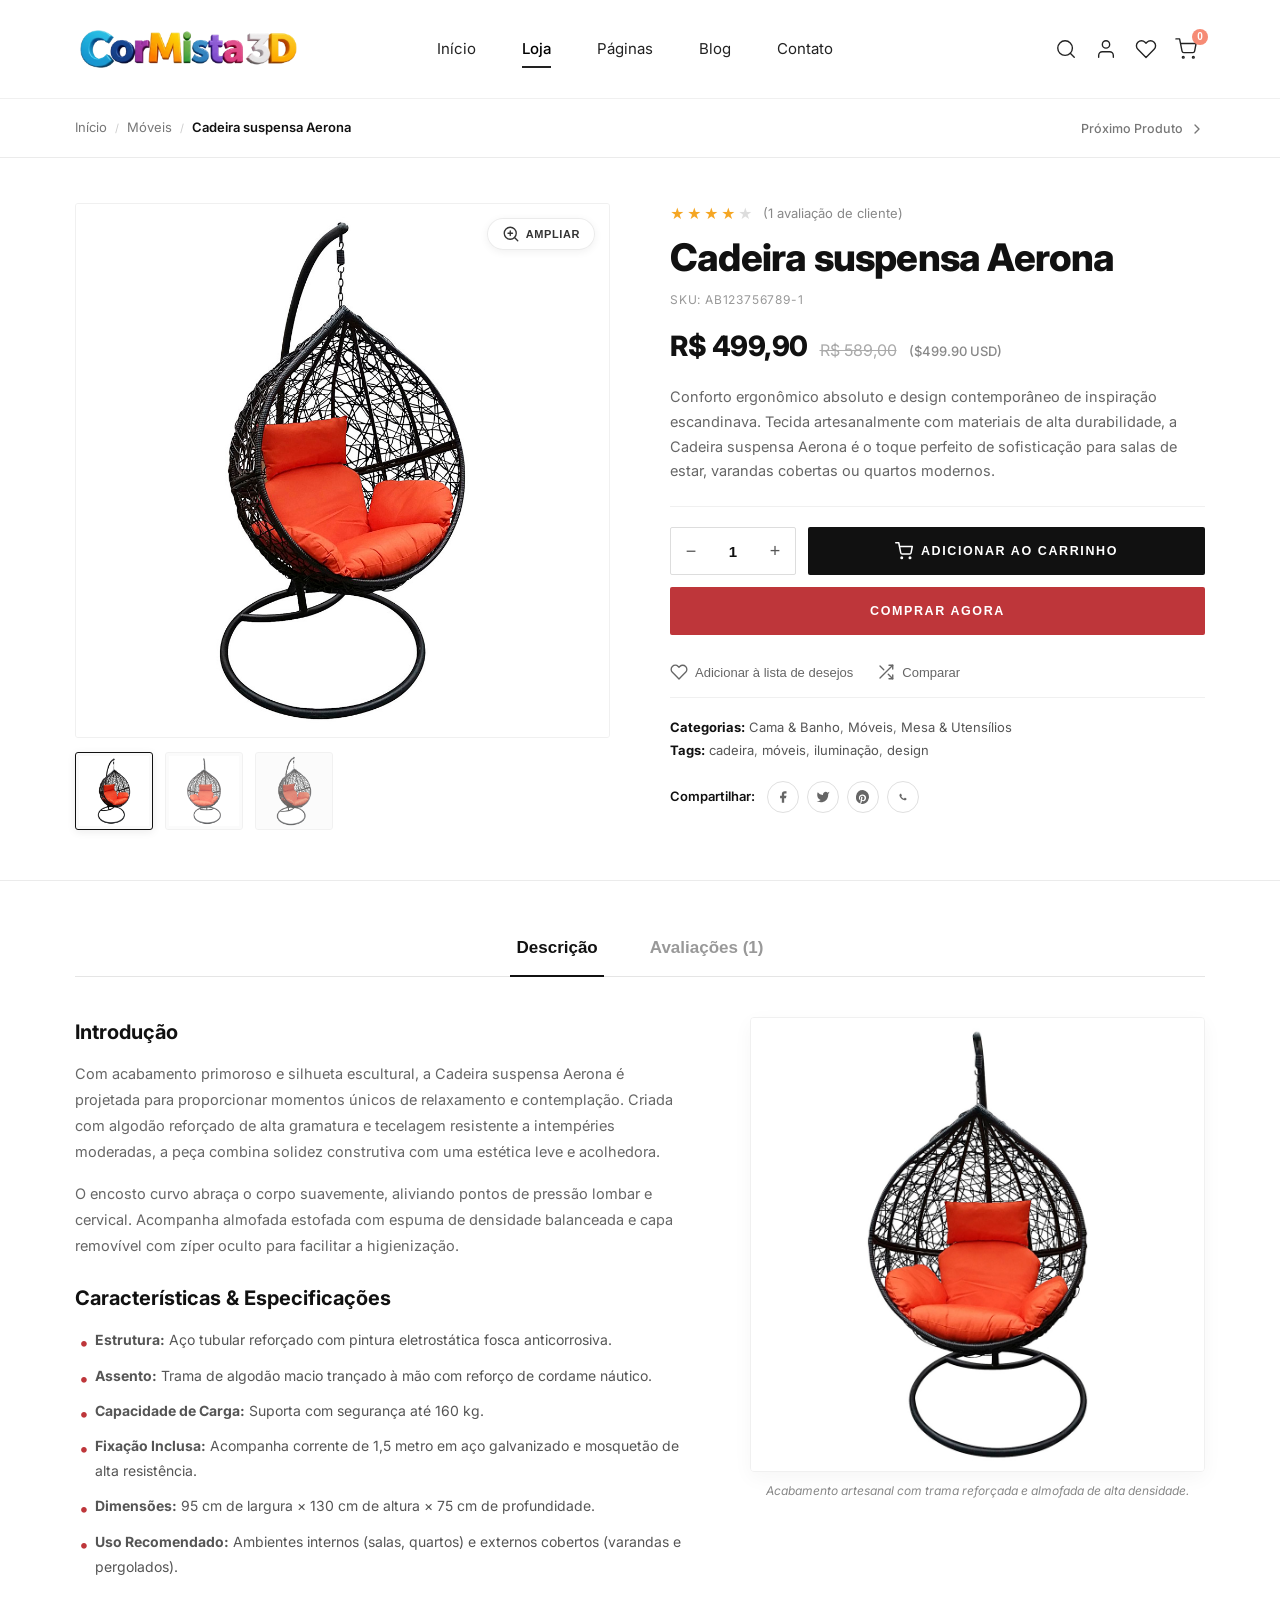
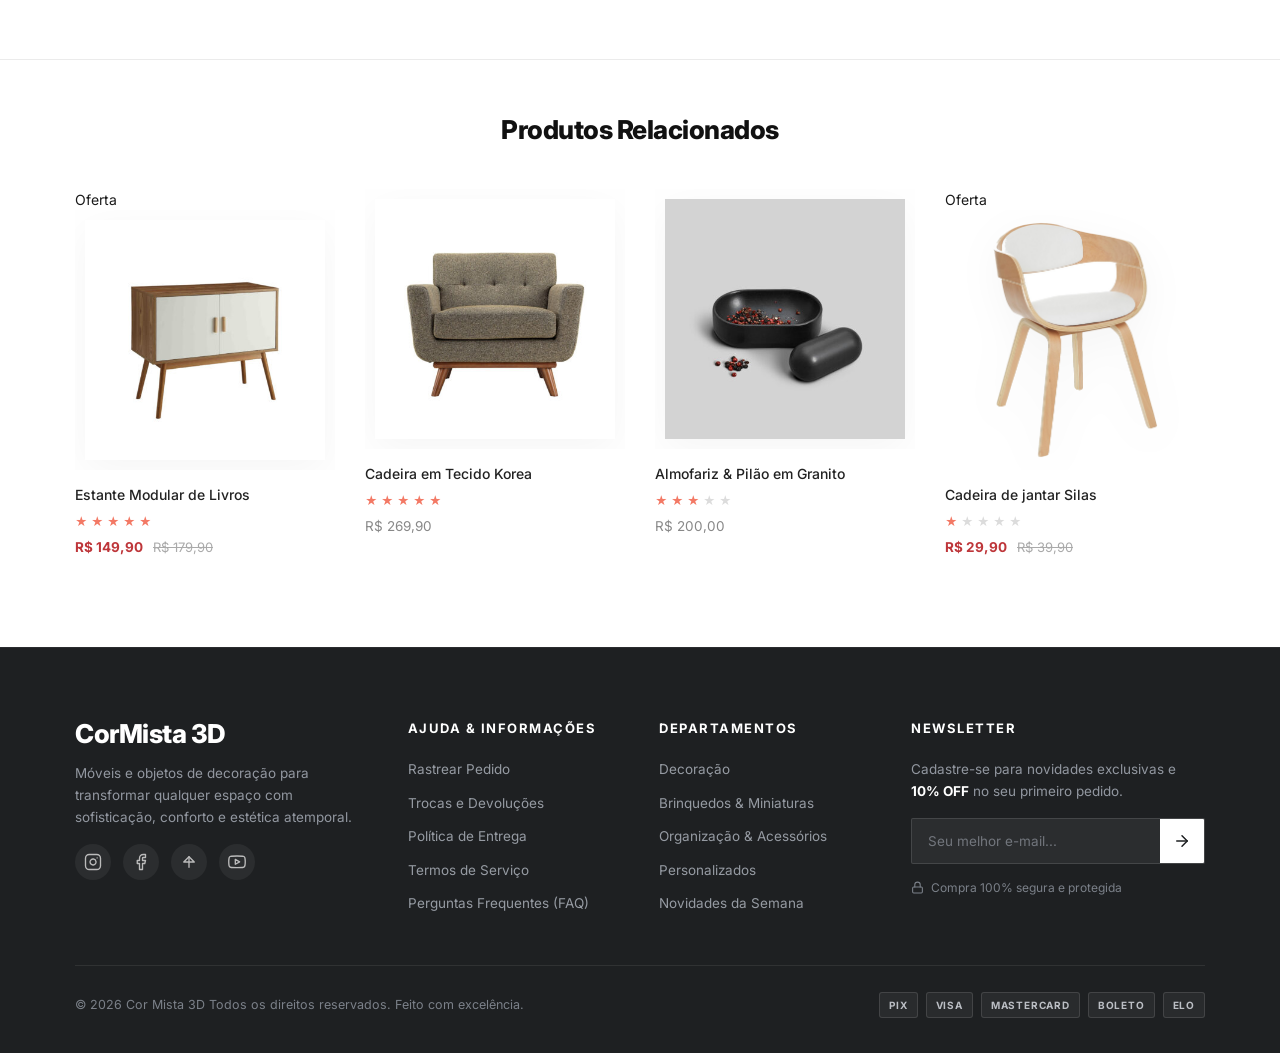
==== product.html @ e15f71ec "feat: initial commit - CorMista 3D e-commerce web app" ====
<!DOCTYPE html>
<html lang="pt-BR">
<head>
  <meta charset="UTF-8" />
  <meta name="viewport" content="width=device-width, initial-scale=1.0" />
  <title>Cadeira suspensa Aerona — Cor Mista 3D</title>
  <meta name="description" content="Cadeira suspensa Aerona - Mobiliário exclusivo Cor Mista 3D Conforto e design atemporal com estrutura reforçada e almofada premium." />
  <link rel="preconnect" href="https://fonts.googleapis.com" />
  <link rel="preconnect" href="https://fonts.gstatic.com" crossorigin />
  <link href="https://fonts.googleapis.com/css2?family=Inter:wght@300;400;500;600;700;800;900&display=swap" rel="stylesheet" />
  <link rel="stylesheet" href="style.css?v=14" />
</head>
<body class="product-page">

  <!-- ===== CABEÇALHO ===== -->
  <!-- ===== CABEÇALHO ===== -->
  <header class="header" id="header">
    <div class="header__logo">
      <a href="index.html" aria-label="CorMista 3D Início">
        <img src="logo_cormista3d.png?v=8" alt="CorMista 3D" class="header__logo-img" />
      </a>
    </div>

    <!-- Menu Desktop -->
    <nav class="header__nav" aria-label="Navegação principal">
      <div class="nav-item">
        <a href="index.html" class="nav-link">Início</a>
      </div>
      <div class="nav-item has-dropdown">
        <a href="index.html#products" class="nav-link nav-link--active">Loja</a>
        <ul class="dropdown-menu">
          <li><a href="index.html#products" class="dropdown-link" data-filter="all">Todos os Produtos</a></li>
          <li><a href="index.html#products" class="dropdown-link" data-filter="furniture">Móveis</a></li>
          <li><a href="index.html#products" class="dropdown-link" data-filter="bed">Cama &amp; Banho</a></li>
          <li><a href="index.html#products" class="dropdown-link" data-filter="lighting">Iluminação</a></li>
          <li><a href="index.html#products" class="dropdown-link" data-filter="tableware">Mesa &amp; Utensílios</a></li>
        </ul>
      </div>
      <div class="nav-item has-dropdown">
        <a href="index.html#categories" class="nav-link">Páginas</a>
        <ul class="dropdown-menu">
          <li><a href="index.html#categories" class="dropdown-link">Categorias</a></li>
          <li><a href="index.html#info-bar" class="dropdown-link">Envios &amp; Devoluções</a></li>
          <li><a href="index.html#hero" class="dropdown-link">Lançamentos</a></li>
        </ul>
      </div>
      <div class="nav-item has-dropdown">
        <a href="index.html#products" class="nav-link">Blog</a>
        <ul class="dropdown-menu">
          <li><a href="#" class="dropdown-link">Tendências de Design 2026</a></li>
          <li><a href="#" class="dropdown-link">Estilo de Vida Minimalista</a></li>
          <li><a href="#" class="dropdown-link">Vitrine de Verão</a></li>
        </ul>
      </div>
      <div class="nav-item">
        <a href="index.html#info-bar" class="nav-link">Contato</a>
      </div>
    </nav>

    <div class="header__icons">
      <!-- Busca -->
      <button class="icon-btn" id="btn-search" aria-label="Buscar produtos">
        <svg width="22" height="22" viewBox="0 0 24 24" fill="none" stroke="currentColor" stroke-width="1.5" stroke-linecap="round" stroke-linejoin="round"><circle cx="11" cy="11" r="8"/><line x1="21" y1="21" x2="16.65" y2="16.65"/></svg>
      </button>
      <!-- Conta -->
      <button class="icon-btn" id="btn-account" aria-label="Minha conta">
        <svg width="22" height="22" viewBox="0 0 24 24" fill="none" stroke="currentColor" stroke-width="1.5" stroke-linecap="round" stroke-linejoin="round"><path d="M20 21v-2a4 4 0 0 0-4-4H8a4 4 0 0 0-4 4v2"/><circle cx="12" cy="7" r="4"/></svg>
      </button>
      <!-- Lista de Desejos -->
      <button class="icon-btn" id="btn-wishlist" aria-label="Lista de desejos">
        <svg width="22" height="22" viewBox="0 0 24 24" fill="none" stroke="currentColor" stroke-width="1.5" stroke-linecap="round" stroke-linejoin="round"><path d="M20.84 4.61a5.5 5.5 0 0 0-7.78 0L12 5.67l-1.06-1.06a5.5 5.5 0 0 0-7.78 7.78l1.06 1.06L12 21.23l7.78-7.78 1.06-1.06a5.5 5.5 0 0 0 0-7.78z"/></svg>
      </button>
      <!-- Carrinho de Compras -->
      <button class="icon-btn icon-btn--cart" id="btn-cart" aria-label="Carrinho de compras">
        <svg width="22" height="22" viewBox="0 0 24 24" fill="none" stroke="currentColor" stroke-width="1.5" stroke-linecap="round" stroke-linejoin="round"><circle cx="9" cy="21" r="1"/><circle cx="20" cy="21" r="1"/><path d="M1 1h4l2.68 13.39a2 2 0 0 0 2 1.61h9.72a2 2 0 0 0 2-1.61L23 6H6"/></svg>
        <span class="cart-badge" id="cart-badge">0</span>
      </button>
      <!-- Menu Hambúrguer Mobile -->
      <button class="icon-btn mobile-menu-btn" id="btn-menu" aria-label="Abrir menu">
        <svg width="20" height="20" viewBox="0 0 24 24" fill="none" stroke="currentColor" stroke-width="1.5" stroke-linecap="round" stroke-linejoin="round"><line x1="3" y1="6" x2="21" y2="6"/><line x1="3" y1="12" x2="21" y2="12"/><line x1="3" y1="18" x2="21" y2="18"/></svg>
      </button>
    </div>
  </header>

  <!-- Modal de Busca -->
  <div class="search-modal" id="search-modal" aria-hidden="true">
    <div class="search-modal__inner">
      <div class="search-modal__bar">
        <svg width="22" height="22" viewBox="0 0 24 24" fill="none" stroke="currentColor" stroke-width="1.6" stroke-linecap="round" stroke-linejoin="round"><circle cx="11" cy="11" r="8"/><line x1="21" y1="21" x2="16.65" y2="16.65"/></svg>
        <input type="text" id="search-input" class="search-modal__input" placeholder="Buscar produtos..." autocomplete="off" />
        <button class="search-modal__close" id="btn-close-search" aria-label="Fechar busca">&times;</button>
      </div>
      <div class="search-modal__results" id="search-results"></div>
    </div>
  </div>
  <div class="search-modal-overlay" id="search-modal-overlay"></div>

  <!-- Painel Lateral do Carrinho -->
  <div class="cart-drawer" id="cart-drawer" aria-hidden="true">
    <div class="cart-drawer__header">
      <h3 class="cart-drawer__title">Carrinho de Compras (<span id="cart-drawer-count">0</span>)</h3>
      <button class="cart-drawer__close" id="btn-close-cart" aria-label="Fechar carrinho">&times;</button>
    </div>
    <div class="cart-drawer__body" id="cart-drawer-body">
      <div class="cart-drawer__empty" id="cart-drawer-empty">
        <svg width="44" height="44" viewBox="0 0 24 24" fill="none" stroke="#ccc" stroke-width="1.3" stroke-linecap="round" stroke-linejoin="round"><circle cx="9" cy="21" r="1"/><circle cx="20" cy="21" r="1"/><path d="M1 1h4l2.68 13.39a2 2 0 0 0 2 1.61h9.72a2 2 0 0 0 2-1.61L23 6H6"/></svg>
        <p>Seu carrinho está vazio.</p>
      </div>
      <div class="cart-drawer__items" id="cart-drawer-items"></div>
    </div>
    <div class="cart-drawer__footer" id="cart-drawer-footer">
      <div class="cart-drawer__subtotal">
        <span>Subtotal:</span>
        <strong id="cart-drawer-subtotal">R$ 0,00</strong>
      </div>
      <button class="cart-drawer__checkout-btn">FINALIZAR COMPRA</button>
    </div>
  </div>
  <div class="cart-drawer-overlay" id="cart-drawer-overlay"></div>

  <!-- Gaveta de Navegação Mobile -->
  <div class="mobile-nav" id="mobile-nav" aria-hidden="true">
    <nav>
      <a href="index.html" class="mobile-nav__link">Início</a>
      <a href="index.html#products" class="mobile-nav__link">Loja</a>
      <a href="index.html#categories" class="mobile-nav__link">Páginas</a>
      <a href="index.html#products" class="mobile-nav__link">Blog</a>
      <a href="index.html#info-bar" class="mobile-nav__link">Contato</a>
    </nav>
  </div>
  <div class="mobile-nav-overlay" id="mobile-nav-overlay"></div>

  <!-- CONTEÚDO PRINCIPAL -->
  <main class="product-page-main">

    <!-- Barra de Breadcrumbs & Navegação entre Produtos -->
    <div class="product-breadcrumb-bar">
      <div class="product-breadcrumb-bar__inner">
        <nav class="breadcrumb" aria-label="Trilha de navegação">
          <a href="index.html">Início</a>
          <span class="breadcrumb__sep">/</span>
          <a href="index.html#products">Móveis</a>
          <span class="breadcrumb__sep">/</span>
          <span class="breadcrumb__current">Cadeira suspensa Aerona</span>
        </nav>

        <div class="product-nav-switch">
          <a href="index.html#products" class="product-nav-switch__link" title="Próximo produto: Mesa deslizante Phoenix">
            <span>Próximo Produto</span>
            <svg width="16" height="16" viewBox="0 0 24 24" fill="none" stroke="currentColor" stroke-width="2" stroke-linecap="round" stroke-linejoin="round"><polyline points="9 18 15 12 9 6"/></svg>
          </a>
        </div>
      </div>
    </div>

    <!-- SEÇÃO PRINCIPAL DO PRODUTO: GALERIA + RESUMO -->
    <section class="product-detail-section">
      <div class="product-detail-container">

        <!-- Coluna da Galeria -->
        <div class="product-gallery">
          <div class="product-gallery__main" id="product-gallery-main">
            <button class="product-gallery__zoom-btn" id="btn-zoom" aria-label="Clique para ampliar a imagem" title="Clique para ampliar">
              <svg width="18" height="18" viewBox="0 0 24 24" fill="none" stroke="currentColor" stroke-width="1.8" stroke-linecap="round" stroke-linejoin="round">
                <circle cx="11" cy="11" r="8"/>
                <line x1="21" y1="21" x2="16.65" y2="16.65"/>
                <line x1="11" y1="8" x2="11" y2="14"/>
                <line x1="8" y1="11" x2="14" y2="11"/>
              </svg>
              <span>Ampliar</span>
            </button>

            <img
              id="main-product-img"
              src="aerona_gallery_1.jpg"
              alt="Cadeira suspensa Aerona - Vista Principal"
              class="product-gallery__img"
              loading="eager"
            />
          </div>

          <!-- Miniaturas de Fotos -->
          <div class="product-gallery__thumbs">
            <button class="gallery-thumb gallery-thumb--active" data-src="aerona_gallery_1.jpg" aria-label="Ver imagem 1">
              <img src="aerona_gallery_1.jpg" alt="Miniatura 1 - Cadeira suspensa Aerona" />
            </button>
            <button class="gallery-thumb" data-src="aerona_gallery_2.jpg" aria-label="Ver imagem 2">
              <img src="aerona_gallery_2.jpg" alt="Miniatura 2 - Cadeira suspensa Aerona em ângulo" />
            </button>
            <button class="gallery-thumb" data-src="product_1_aerona.png" aria-label="Ver imagem recortada transparente">
              <img src="product_1_aerona.png" alt="Miniatura 3 - Recorte transparente Aerona" />
            </button>
          </div>
        </div>

        <!-- Coluna de Informações e Compra -->
        <div class="product-summary">
          <!-- Avaliação por Estrelas -->
          <div class="product-summary__rating">
            <div class="star-rating-box" role="img" aria-label="Classificação 4 de 5 estrelas">
              <span class="star-icon star-icon--filled">&#9733;</span>
              <span class="star-icon star-icon--filled">&#9733;</span>
              <span class="star-icon star-icon--filled">&#9733;</span>
              <span class="star-icon star-icon--filled">&#9733;</span>
              <span class="star-icon star-icon--empty">&#9733;</span>
            </div>
            <a href="#reviews-tab-btn" class="product-summary__review-link" id="link-to-reviews">(1 avaliação de cliente)</a>
          </div>

          <h1 class="product-summary__title">Cadeira suspensa Aerona</h1>
          <div class="product-summary__sku-row">
            <span class="sku-label">SKU:</span>
            <span class="sku-value">AB123756789-1</span>
          </div>

          <div class="product-summary__price-box">
            <span class="product-summary__price">R$ 499,90</span>
            <span class="product-summary__price-orig">R$ 589,00</span>
            <span class="product-summary__usd">($499.90 USD)</span>
          </div>

          <div class="product-summary__desc">
            <p>Conforto ergonômico absoluto e design contemporâneo de inspiração escandinava. Tecida artesanalmente com materiais de alta durabilidade, a Cadeira suspensa Aerona é o toque perfeito de sofisticação para salas de estar, varandas cobertas ou quartos modernos.</p>
          </div>

          <!-- Formulário de Compra & Quantidade -->
          <form class="product-buy-form" id="product-buy-form" onsubmit="return false;">
            <div class="product-buy-form__row">
              <div class="qty-control" aria-label="Seletor de quantidade">
                <button type="button" class="qty-btn" id="qty-minus" aria-label="Diminuir quantidade">&minus;</button>
                <input type="number" id="prod-quantity" name="quantity" class="qty-input" value="1" min="1" max="99" aria-label="Quantidade" />
                <button type="button" class="qty-btn" id="qty-plus" aria-label="Aumentar quantidade">&plus;</button>
              </div>

              <button type="button" class="btn-single-add-cart" id="btn-single-add">
                <svg width="18" height="18" viewBox="0 0 24 24" fill="none" stroke="currentColor" stroke-width="2" stroke-linecap="round" stroke-linejoin="round"><circle cx="9" cy="21" r="1"/><circle cx="20" cy="21" r="1"/><path d="M1 1h4l2.68 13.39a2 2 0 0 0 2 1.61h9.72a2 2 0 0 0 2-1.61L23 6H6"/></svg>
                ADICIONAR AO CARRINHO
              </button>
            </div>

            <button type="button" class="btn-single-buy-now" id="btn-single-buy-now">
              COMPRAR AGORA
            </button>
          </form>

          <!-- Ações Secundárias: Lista de Desejos & Comparar -->
          <div class="product-summary__actions">
            <button type="button" class="action-btn" id="btn-wishlist-single">
              <svg width="18" height="18" viewBox="0 0 24 24" fill="none" stroke="currentColor" stroke-width="1.8" stroke-linecap="round" stroke-linejoin="round"><path d="M20.84 4.61a5.5 5.5 0 0 0-7.78 0L12 5.67l-1.06-1.06a5.5 5.5 0 0 0-7.78 7.78l1.06 1.06L12 21.23l7.78-7.78 1.06-1.06a5.5 5.5 0 0 0 0-7.78z"/></svg>
              <span id="wishlist-text">Adicionar à lista de desejos</span>
            </button>

            <button type="button" class="action-btn" id="btn-compare-single">
              <svg width="18" height="18" viewBox="0 0 24 24" fill="none" stroke="currentColor" stroke-width="1.8" stroke-linecap="round" stroke-linejoin="round"><polyline points="16 3 21 3 21 8"/><line x1="4" y1="20" x2="21" y2="3"/><polyline points="21 16 21 21 16 21"/><line x1="15" y1="15" x2="21" y2="21"/><line x1="4" y1="4" x2="9" y2="9"/></svg>
              <span>Comparar</span>
            </button>
          </div>

          <!-- Metadados do Produto -->
          <div class="product-summary__meta">
            <p><strong>Categorias:</strong> <a href="index.html#products">Cama &amp; Banho</a>, <a href="index.html#products">Móveis</a>, <a href="index.html#products">Mesa &amp; Utensílios</a></p>
            <p><strong>Tags:</strong> <a href="index.html#products">cadeira</a>, <a href="index.html#products">móveis</a>, <a href="index.html#products">iluminação</a>, <a href="index.html#products">design</a></p>
          </div>

          <!-- Compartilhamento Social -->
          <div class="product-summary__share">
            <span class="share-label">Compartilhar:</span>
            <div class="share-icons">
              <a href="#" class="share-icon" aria-label="Compartilhar no Facebook" title="Facebook">
                <svg width="14" height="14" viewBox="0 0 24 24" fill="currentColor"><path d="M18 2h-3a5 5 0 0 0-5 5v3H7v4h3v8h4v-8h3l1-4h-4V7a1 1 0 0 1 1-1h3z"/></svg>
              </a>
              <a href="#" class="share-icon" aria-label="Compartilhar no Twitter/X" title="Twitter / X">
                <svg width="14" height="14" viewBox="0 0 24 24" fill="currentColor"><path d="M23 3a10.9 10.9 0 0 1-3.14 1.53 4.48 4.48 0 0 0-7.86 3v1A10.66 10.66 0 0 1 3 4s-4 9 5 13a11.64 11.64 0 0 1-7 2c9 5 20 0 20-11.5a4.5 4.5 0 0 0-.08-.83A7.72 7.72 0 0 0 23 3z"/></svg>
              </a>
              <a href="#" class="share-icon" aria-label="Compartilhar no Pinterest" title="Pinterest">
                <svg width="14" height="14" viewBox="0 0 24 24" fill="currentColor"><path d="M12 0a12 12 0 0 0-4.37 23.18c-.06-.98-.12-2.49.03-3.56l1.05-4.48s-.26-.53-.26-1.32c0-1.24.72-2.16 1.62-2.16.76 0 1.13.57 1.13 1.26 0 .77-.49 1.92-.74 2.98-.21.9.45 1.63 1.34 1.63 1.6 0 2.84-1.69 2.84-4.13 0-2.16-1.55-3.67-3.77-3.67-2.57 0-4.08 1.93-4.08 3.92 0 .78.3 1.61.67 2.06a.34.34 0 0 1 .08.33l-.25 1.05c-.04.17-.14.21-.32.13-1.2-.56-1.95-2.31-1.95-3.72 0-3.03 2.2-5.81 6.35-5.81 3.33 0 5.92 2.37 5.92 5.55 0 3.31-2.09 5.98-4.99 5.98-.97 0-1.89-.51-2.2-.11l-.6 2.29c-.22.84-.81 1.9-1.21 2.54A12 12 0 1 0 12 0z"/></svg>
              </a>
              <a href="#" class="share-icon" aria-label="Compartilhar no WhatsApp" title="WhatsApp">
                <svg width="14" height="14" viewBox="0 0 24 24" fill="currentColor"><path d="M17.472 14.382c-.301-.15-1.78-.878-2.056-.979-.275-.1-.475-.15-.675.15-.2.301-.775.979-.95 1.18-.175.2-.35.225-.65.075-.3-.15-1.267-.467-2.413-1.488-.893-.796-1.496-1.78-1.672-2.08-.175-.301-.019-.464.131-.614.136-.135.301-.35.451-.525.15-.175.2-.3.3-.5.1-.2.05-.375-.025-.525-.075-.15-.675-1.628-.925-2.228-.244-.585-.493-.506-.675-.515-.175-.01-.375-.01-.575-.01-.2 0-.525.075-.8.375-.275.3-1.05 1.026-1.05 2.502 0 1.476 1.075 2.902 1.225 3.102.15.2 2.115 3.23 5.124 4.53 3.01 1.3 3.01.867 3.56.817.55-.05 1.78-.726 2.03-1.428.25-.701.25-1.302.175-1.428-.075-.125-.275-.225-.575-.375z"/></svg>
              </a>
            </div>
          </div>
        </div>
      </div>
    </section>

    <!-- SEÇÃO DE ABAS: DESCRIÇÃO & AVALIAÇÕES -->
    <section class="product-tabs-section">
      <div class="product-tabs-container">
        <!-- Navegação das Abas -->
        <div class="product-tabs__nav" role="tablist">
          <button class="tab-nav-btn tab-nav-btn--active" id="desc-tab-btn" role="tab" aria-selected="true" aria-controls="tab-pane-desc">
            Descrição
          </button>
          <button class="tab-nav-btn" id="reviews-tab-btn" role="tab" aria-selected="false" aria-controls="tab-pane-reviews">
            Avaliações (<span id="review-count-badge">1</span>)
          </button>
        </div>

        <!-- Painel 1: Descrição -->
        <div class="tab-pane tab-pane--active" id="tab-pane-desc" role="tabpanel" aria-labelledby="desc-tab-btn">
          <div class="tab-desc-grid">
            <div class="tab-desc-text">
              <h2 class="tab-desc-heading">Introdução</h2>
              <p class="tab-desc-paragraph">
                Com acabamento primoroso e silhueta escultural, a Cadeira suspensa Aerona é projetada para proporcionar momentos únicos de relaxamento e contemplação. Criada com algodão reforçado de alta gramatura e tecelagem resistente a intempéries moderadas, a peça combina solidez construtiva com uma estética leve e acolhedora.
              </p>
              <p class="tab-desc-paragraph">
                O encosto curvo abraça o corpo suavemente, aliviando pontos de pressão lombar e cervical. Acompanha almofada estofada com espuma de densidade balanceada e capa removível com zíper oculto para facilitar a higienização.
              </p>

              <h2 class="tab-desc-heading">Características &amp; Especificações</h2>
              <ul class="tab-desc-list">
                <li><strong>Estrutura:</strong> Aço tubular reforçado com pintura eletrostática fosca anticorrosiva.</li>
                <li><strong>Assento:</strong> Trama de algodão macio trançado à mão com reforço de cordame náutico.</li>
                <li><strong>Capacidade de Carga:</strong> Suporta com segurança até 160 kg.</li>
                <li><strong>Fixação Inclusa:</strong> Acompanha corrente de 1,5 metro em aço galvanizado e mosquetão de alta resistência.</li>
                <li><strong>Dimensões:</strong> 95 cm de largura &times; 130 cm de altura &times; 75 cm de profundidade.</li>
                <li><strong>Uso Recomendado:</strong> Ambientes internos (salas, quartos) e externos cobertos (varandas e pergolados).</li>
              </ul>
            </div>

            <div class="tab-desc-media">
              <img src="aerona_gallery_2.jpg" alt="Detalhes e acabamento da Cadeira suspensa Aerona" class="tab-desc-img" loading="lazy" />
              <p class="tab-desc-caption">Acabamento artesanal com trama reforçada e almofada de alta densidade.</p>
            </div>
          </div>
        </div>

        <!-- Painel 2: Avaliações -->
        <div class="tab-pane" id="tab-pane-reviews" role="tabpanel" aria-labelledby="reviews-tab-btn">
          <div class="tab-reviews-grid">
            <!-- Lista de Comentários Existentes -->
            <div class="tab-reviews-list-col">
              <h2 class="reviews-section-title"><span id="reviews-count-display">1</span> avaliação para Cadeira suspensa Aerona</h2>

              <div class="reviews-list" id="reviews-list">
                <!-- Avaliação 1 (Original Supro) -->
                <div class="review-item">
                  <div class="review-item__avatar">
                    <span>DF</span>
                  </div>
                  <div class="review-item__content">
                    <div class="review-item__header">
                      <div class="star-rating-box star-rating-box--sm" role="img" aria-label="Nota 4 de 5">
                        <span class="star-icon star-icon--filled">&#9733;</span>
                        <span class="star-icon star-icon--filled">&#9733;</span>
                        <span class="star-icon star-icon--filled">&#9733;</span>
                        <span class="star-icon star-icon--filled">&#9733;</span>
                        <span class="star-icon star-icon--empty">&#9733;</span>
                      </div>
                      <strong class="review-item__author">drfurion</strong>
                      <span class="review-item__dash">&ndash;</span>
                      <time class="review-item__date" datetime="2018-06-21">21 de junho de 2018</time>
                    </div>
                    <p class="review-item__text">Produto de altíssima qualidade! O acabamento é impecável e a cadeira é extremamente confortável para leitura e descanso na varanda.</p>
                  </div>
                </div>
              </div>
            </div>

            <!-- Formulário para Nova Avaliação -->
            <div class="tab-reviews-form-col">
              <div class="review-form-card">
                <h3 class="review-form-title">Adicionar uma avaliação</h3>
                <p class="review-form-sub">O seu endereço de e-mail não será publicado. Campos obrigatórios são marcados com *</p>

                <form id="new-review-form" class="review-form">
                  <div class="form-group">
                    <label class="form-label">Sua nota *</label>
                    <div class="interactive-stars" id="star-picker">
                      <button type="button" class="star-pick-btn" data-rating="1" aria-label="1 estrela">&#9733;</button>
                      <button type="button" class="star-pick-btn" data-rating="2" aria-label="2 estrelas">&#9733;</button>
                      <button type="button" class="star-pick-btn" data-rating="3" aria-label="3 estrelas">&#9733;</button>
                      <button type="button" class="star-pick-btn" data-rating="4" aria-label="4 estrelas">&#9733;</button>
                      <button type="button" class="star-pick-btn" data-rating="5" aria-label="5 estrelas">&#9733;</button>
                    </div>
                    <input type="hidden" id="selected-rating" value="5" />
                  </div>

                  <div class="form-group">
                    <label for="review-comment" class="form-label">Sua avaliação *</label>
                    <textarea id="review-comment" rows="5" class="form-input form-textarea" placeholder="Conte como foi sua experiência com o produto..." required></textarea>
                  </div>

                  <div class="form-row">
                    <div class="form-group">
                      <label for="review-author" class="form-label">Nome *</label>
                      <input type="text" id="review-author" class="form-input" placeholder="Seu nome" required />
                    </div>

                    <div class="form-group">
                      <label for="review-email" class="form-label">E-mail *</label>
                      <input type="email" id="review-email" class="form-input" placeholder="seuemail@exemplo.com" required />
                    </div>
                  </div>

                  <div class="form-checkbox-group">
                    <input type="checkbox" id="review-save-info" checked />
                    <label for="review-save-info">Salvar meu nome e e-mail neste navegador para as próximas avaliações.</label>
                  </div>

                  <button type="submit" class="btn-submit-review">ENVIAR AVALIAÇÃO</button>
                </form>
              </div>
            </div>
          </div>
        </div>

      </div>
    </section>

    <!-- SEÇÃO DE PRODUTOS RELACIONADOS (RELATED PRODUCTS) -->
    <section class="related-products-section">
      <div class="related-products-container">
        <h2 class="related-section-title">Produtos Relacionados</h2>

        <div class="related-products-grid">
          <!-- Produto Relacionado 1: Estante Livros -->
          <article class="product-card visible" id="rel-1">
            <span class="product-card__badge product-card__badge--sale">Oferta</span>
            <div class="product-card__img-wrap">
              <img src="related_shelf.jpg" alt="Estante Modular de Livros" class="product-card__img" loading="lazy" />
            </div>
            <div class="product-card__info">
              <p class="product-card__name">Estante Modular de Livros</p>
              <div class="product-card__stars">
                <span class="star star--filled">&#9733;</span><span class="star star--filled">&#9733;</span><span class="star star--filled">&#9733;</span><span class="star star--filled">&#9733;</span><span class="star star--filled">&#9733;</span>
              </div>
              <p class="product-card__price">
                <span class="price-discount">R$ 149,90</span>
                <span class="price-old">R$ 179,90</span>
              </p>
            </div>
            <div class="product-card__actions">
              <button class="product-card__add" onclick="addToCart('Estante Modular de Livros', 149.90, 'related_shelf.jpg')">ADICIONAR AO CARRINHO</button>
              <div class="product-card__action-icons">
                <button class="product-card__icon-btn" aria-label="Lista de desejos">
                  <svg width="18" height="18" viewBox="0 0 24 24" fill="none" stroke="currentColor" stroke-width="2" stroke-linecap="round" stroke-linejoin="round"><path d="M20.84 4.61a5.5 5.5 0 0 0-7.78 0L12 5.67l-1.06-1.06a5.5 5.5 0 0 0-7.78 7.78l1.06 1.06L12 21.23l7.78-7.78 1.06-1.06a5.5 5.5 0 0 0 0-7.78z"/></svg>
                </button>
              </div>
            </div>
          </article>

          <!-- Produto Relacionado 2: Cadeira Korea Fabric -->
          <article class="product-card visible" id="rel-2">
            <div class="product-card__img-wrap">
              <img src="related_chair.jpg" alt="Cadeira em Tecido Korea" class="product-card__img" loading="lazy" />
            </div>
            <div class="product-card__info">
              <p class="product-card__name">Cadeira em Tecido Korea</p>
              <div class="product-card__stars">
                <span class="star star--filled">&#9733;</span><span class="star star--filled">&#9733;</span><span class="star star--filled">&#9733;</span><span class="star star--filled">&#9733;</span><span class="star star--filled">&#9733;</span>
              </div>
              <p class="product-card__price">R$ 269,90</p>
            </div>
            <div class="product-card__actions">
              <button class="product-card__add" onclick="addToCart('Cadeira em Tecido Korea', 269.90, 'related_chair.jpg')">ADICIONAR AO CARRINHO</button>
              <div class="product-card__action-icons">
                <button class="product-card__icon-btn" aria-label="Lista de desejos">
                  <svg width="18" height="18" viewBox="0 0 24 24" fill="none" stroke="currentColor" stroke-width="2" stroke-linecap="round" stroke-linejoin="round"><path d="M20.84 4.61a5.5 5.5 0 0 0-7.78 0L12 5.67l-1.06-1.06a5.5 5.5 0 0 0-7.78 7.78l1.06 1.06L12 21.23l7.78-7.78 1.06-1.06a5.5 5.5 0 0 0 0-7.78z"/></svg>
                </button>
              </div>
            </div>
          </article>

          <!-- Produto Relacionado 3: Almofariz e Pilão -->
          <article class="product-card visible" id="rel-3">
            <div class="product-card__img-wrap">
              <img src="related_mortar.jpg" alt="Almofariz &amp; Pilão em Granito" class="product-card__img" loading="lazy" />
            </div>
            <div class="product-card__info">
              <p class="product-card__name">Almofariz &amp; Pilão em Granito</p>
              <div class="product-card__stars">
                <span class="star star--filled">&#9733;</span><span class="star star--filled">&#9733;</span><span class="star star--filled">&#9733;</span><span class="star star--empty">&#9733;</span><span class="star star--empty">&#9733;</span>
              </div>
              <p class="product-card__price">R$ 200,00</p>
            </div>
            <div class="product-card__actions">
              <button class="product-card__add" onclick="addToCart('Almofariz & Pilão em Granito', 200.00, 'related_mortar.jpg')">ADICIONAR AO CARRINHO</button>
              <div class="product-card__action-icons">
                <button class="product-card__icon-btn" aria-label="Lista de desejos">
                  <svg width="18" height="18" viewBox="0 0 24 24" fill="none" stroke="currentColor" stroke-width="2" stroke-linecap="round" stroke-linejoin="round"><path d="M20.84 4.61a5.5 5.5 0 0 0-7.78 0L12 5.67l-1.06-1.06a5.5 5.5 0 0 0-7.78 7.78l1.06 1.06L12 21.23l7.78-7.78 1.06-1.06a5.5 5.5 0 0 0 0-7.78z"/></svg>
                </button>
              </div>
            </div>
          </article>

          <!-- Produto Relacionado 4: Cadeira Silas -->
          <article class="product-card visible" id="rel-4">
            <span class="product-card__badge product-card__badge--sale">Oferta</span>
            <div class="product-card__img-wrap">
              <img src="product_3_silas.png" alt="Cadeira de jantar Silas" class="product-card__img" loading="lazy" />
            </div>
            <div class="product-card__info">
              <p class="product-card__name">Cadeira de jantar Silas</p>
              <div class="product-card__stars">
                <span class="star star--filled">&#9733;</span><span class="star star--empty">&#9733;</span><span class="star star--empty">&#9733;</span><span class="star star--empty">&#9733;</span><span class="star star--empty">&#9733;</span>
              </div>
              <p class="product-card__price">
                <span class="price-discount">R$ 29,90</span>
                <span class="price-old">R$ 39,90</span>
              </p>
            </div>
            <div class="product-card__actions">
              <button class="product-card__add" onclick="addToCart('Cadeira de jantar Silas', 29.90, 'product_3_silas.png')">ADICIONAR AO CARRINHO</button>
              <div class="product-card__action-icons">
                <button class="product-card__icon-btn" aria-label="Lista de desejos">
                  <svg width="18" height="18" viewBox="0 0 24 24" fill="none" stroke="currentColor" stroke-width="2" stroke-linecap="round" stroke-linejoin="round"><path d="M20.84 4.61a5.5 5.5 0 0 0-7.78 0L12 5.67l-1.06-1.06a5.5 5.5 0 0 0-7.78 7.78l1.06 1.06L12 21.23l7.78-7.78 1.06-1.06a5.5 5.5 0 0 0 0-7.78z"/></svg>
                </button>
              </div>
            </div>
          </article>
        </div>
      </div>
    </section>

  </main>

  <!-- MODAL DE ZOOM DE IMAGEM (LIGHTBOX) -->
  <div class="lightbox-modal" id="lightbox-modal" aria-hidden="true">
    <div class="lightbox-modal__backdrop" id="lightbox-backdrop"></div>
    <div class="lightbox-modal__content">
      <button class="lightbox-modal__close" id="lightbox-close" aria-label="Fechar ampliação">&times;</button>
      <img src="aerona_gallery_1.jpg" alt="Ampliação Cadeira Aerona" id="lightbox-img" class="lightbox-modal__img" />
    </div>
  </div>

  <!-- NOTIFICAÇÃO TOAST -->
  <div class="toast-notify" id="toast-notify" aria-live="polite"></div>

  <!-- ===== RODAPÉ ===== -->
  <footer class="footer" id="footer">
    <div class="footer__inner">
      <div class="footer__grid">

        <!-- Coluna 1: Marca & Social -->
        <div class="footer__col">
          <div class="footer__logo">
            <a href="index.html">CorMista 3D</a>
          </div>
          <p class="footer__text">
            Móveis e objetos de decoração para transformar qualquer espaço com sofisticação, conforto e estética atemporal.
          </p>
          <div class="footer__socials">
            <a href="#" class="footer__social-link" aria-label="Instagram">
              <svg width="18" height="18" viewBox="0 0 24 24" fill="none" stroke="currentColor" stroke-width="1.8" stroke-linecap="round" stroke-linejoin="round"><rect x="2" y="2" width="20" height="20" rx="5" ry="5"/><path d="M16 11.37A4 4 0 1 1 12.63 8 4 4 0 0 1 16 11.37z"/><line x1="17.5" y1="6.5" x2="17.51" y2="6.5"/></svg>
            </a>
            <a href="#" class="footer__social-link" aria-label="Facebook">
              <svg width="18" height="18" viewBox="0 0 24 24" fill="none" stroke="currentColor" stroke-width="1.8" stroke-linecap="round" stroke-linejoin="round"><path d="M18 2h-3a5 5 0 0 0-5 5v3H7v4h3v8h4v-8h3l1-4h-4V7a1 1 0 0 1 1-1h3z"/></svg>
            </a>
            <a href="#" class="footer__social-link" aria-label="Pinterest">
              <svg width="18" height="18" viewBox="0 0 24 24" fill="none" stroke="currentColor" stroke-width="1.8" stroke-linecap="round" stroke-linejoin="round"><line x1="12" y1="5" x2="12" y2="19"/><polygon points="5 12 12 5 19 12"/></svg>
            </a>
            <a href="#" class="footer__social-link" aria-label="YouTube">
              <svg width="18" height="18" viewBox="0 0 24 24" fill="none" stroke="currentColor" stroke-width="1.8" stroke-linecap="round" stroke-linejoin="round"><path d="M22.54 6.42a2.78 2.78 0 0 0-1.94-2C18.88 4 12 4 12 4s-6.88 0-8.6.46a2.78 2.78 0 0 0-1.94 2A29 29 0 0 0 1 11.75a29 29 0 0 0 .46 5.33A2.78 2.78 0 0 0 3.4 19c1.72.46 8.6.46 8.6.46s6.88 0 8.6-.46a2.78 2.78 0 0 0 1.94-2 29 29 0 0 0 .46-5.25 29 29 0 0 0-.46-5.33z"/><polygon points="9.75 15.02 15.5 11.75 9.75 8.48 9.75 15.02"/></svg>
            </a>
          </div>
        </div>

        <!-- Coluna 2: Ajuda & Suporte -->
        <div class="footer__col">
          <h4 class="footer__title">Ajuda &amp; Informações</h4>
          <ul class="footer__links">
            <li><a href="#" class="footer__link">Rastrear Pedido</a></li>
            <li><a href="#" class="footer__link">Trocas e Devoluções</a></li>
            <li><a href="#" class="footer__link">Política de Entrega</a></li>
            <li><a href="#" class="footer__link">Termos de Serviço</a></li>
            <li><a href="#" class="footer__link">Perguntas Frequentes (FAQ)</a></li>
          </ul>
        </div>

        <!-- Coluna 3: Departamentos -->
        <div class="footer__col">
          <h4 class="footer__title">Departamentos</h4>
          <ul class="footer__links">
            <li><a href="index.html#cat-decoracao" class="footer__link">Decoração</a></li>
            <li><a href="index.html#cat-brinquedos" class="footer__link">Brinquedos &amp; Miniaturas</a></li>
            <li><a href="index.html#cat-organizacao" class="footer__link">Organização &amp; Acessórios</a></li>
            <li><a href="index.html#cat-personalizados" class="footer__link">Personalizados</a></li>
            <li><a href="index.html#products" class="footer__link">Novidades da Semana</a></li>
          </ul>
        </div>

        <!-- Coluna 4: Newsletter -->
        <div class="footer__col">
          <h4 class="footer__title">Newsletter</h4>
          <p class="footer__text">Cadastre-se para novidades exclusivas e <strong>10% OFF</strong> no seu primeiro pedido.</p>
          <form class="footer__form" id="newsletter-form" onsubmit="event.preventDefault(); alert('Obrigado por se inscrever na Cor Mista 3D!');">
            <div class="footer__input-wrap">
              <input type="email" class="footer__input" placeholder="Seu melhor e-mail..." required />
              <button type="submit" class="footer__submit-btn" aria-label="Inscrever-se">
                <svg width="18" height="18" viewBox="0 0 24 24" fill="none" stroke="currentColor" stroke-width="2" stroke-linecap="round" stroke-linejoin="round"><line x1="5" y1="12" x2="19" y2="12"/><polyline points="12 5 19 12 12 19"/></svg>
              </button>
            </div>
          </form>
          <span class="footer__secure-note">
            <svg width="13" height="13" viewBox="0 0 24 24" fill="none" stroke="currentColor" stroke-width="2" stroke-linecap="round" stroke-linejoin="round"><rect x="3" y="11" width="18" height="11" rx="2" ry="2"/><path d="M7 11V7a5 5 0 0 1 10 0v4"/></svg>
            Compra 100% segura e protegida
          </span>
        </div>
      </div>

      <!-- Barra Inferior -->
      <div class="footer__bottom">
        <p class="footer__copy">&copy; 2026 Cor Mista 3D Todos os direitos reservados. Feito com excelência.</p>
        <div class="footer__payments">
          <span class="payment-badge">PIX</span>
          <span class="payment-badge">VISA</span>
          <span class="payment-badge">MASTERCARD</span>
          <span class="payment-badge">BOLETO</span>
          <span class="payment-badge">ELO</span>
        </div>
      </div>
    </div>
  </footer>

  <!-- Voltar ao Topo -->
  <button class="back-to-top" id="back-to-top" aria-label="Voltar ao topo">
    <svg width="16" height="16" viewBox="0 0 24 24" fill="none" stroke="currentColor" stroke-width="2.5" stroke-linecap="round" stroke-linejoin="round"><polyline points="18 15 12 9 6 15"/></svg>
  </button>

  <script src="app.js?v=12"></script>
  <script src="product.js?v=12"></script>
</body>
</html>
---- style.css ----
/* =========================================
   SUPRO. — RESPONSIVE SHOP APP
   Pixel-accurate match to reference site
   ========================================= */

*, *::before, *::after { box-sizing: border-box; margin: 0; padding: 0; }

:root {
  --red:           #BE363A;
  --red-dark:      #9e2b2e;
  --text:          #1a1a1a;
  --muted:         #666;
  --muted-light:   #999;
  --price:         #BE363A;
  --label-living:  #f68872;
  --label-decor:   #86c178;
  --label-kitchen: #f18cb9;
  --label-bed:     #87bbd6;
  --bg-living:     #F5EDE5;
  --bg-decor:      #EEEEF0;
  --bg-kitchen:    #FAF0F3;
  --bg-bed:        #EDF2FA;
  --bg-hero:       #F1E8DF;
  --star-on:       #1a1a1a;
  --star-off:      #ddd;
  --font:          'Inter', -apple-system, BlinkMacSystemFont, sans-serif;
  --ease:          0.22s ease;
}

html { scroll-behavior: smooth; }

body {
  font-family: var(--font);
  background: #fff;
  color: var(--text);
  overflow-x: hidden;
  font-size: 14px;
  line-height: 1.5;
}

/* =========================================
   HEADER
   ========================================= */
.header {
  position: sticky;
  top: 0;
  z-index: 200;
  display: flex;
  align-items: center;
  height: 54px;
  padding: 0 20px;
  background: #fff;
  border-bottom: 1px solid rgba(0,0,0,0.06);
  transition: box-shadow 0.25s ease;
}
.header.scrolled { box-shadow: 0 1px 12px rgba(0,0,0,0.06); }



/* Logo */
.header__logo {
  display: flex;
  align-items: center;
  flex-shrink: 0;
  cursor: pointer;
  line-height: 1;
}
.header__logo a {
  display: inline-flex;
  align-items: center;
  text-decoration: none;
}
.header__logo-img {
  height: 23px;
  width: auto;
  max-width: 135px;
  display: block;
  object-fit: contain;
  transition: transform 0.22s ease, filter 0.22s ease, height 0.22s ease;
}
.header__logo:hover .header__logo-img {
  transform: translateY(-1px) scale(1.02);
  filter: drop-shadow(0 3px 10px rgba(0,0,0,0.12));
}

/* Desktop Nav — hidden on mobile */
.header__nav {
  display: none;
  align-items: center;
  gap: 26px;
}
.nav-item {
  position: relative;
  display: flex;
  align-items: center;
}
.nav-link {
  font-size: 13px;
  font-weight: 400;
  color: #222;
  text-decoration: none;
  letter-spacing: 0;
  padding: 8px 0;
  position: relative;
  display: inline-block;
  transition: color 0.25s ease;
}

/* Supro Directional Underline Animation */
.nav-link::after {
  content: '';
  position: absolute;
  bottom: 0px;
  right: 0;
  height: 2px;
  width: 0;
  background-color: #222;
  transition: width 0.35s cubic-bezier(0.25, 0.1, 0.25, 1), left 0.35s ease;
}

/* Hover no link ou ao passar o mouse sobre o nav-item com dropdown */
.nav-link:hover::after,
.nav-item:hover > .nav-link::after {
  width: 100%;
  left: 0;
  right: auto;
}
.nav-link:hover,
.nav-item:hover > .nav-link {
  color: #000;
}

/* Aba ativa fixa (quando o mouse está fora do menu) */
.nav-link.nav-link--active::after {
  width: 100%;
  left: 0;
  right: auto;
}
.nav-link.nav-link--active {
  color: #000;
  font-weight: 500;
}

/* Efeito dinâmico: quando o mouse passa por cima de qualquer item do menu,
   a linha sai da aba ativa anterior e segue o mouse para o item onde está passando.
   Quando o mouse sai do menu, a linha volta para a aba que estiver aberta (ativa). */
.header__nav:hover .nav-item:not(:hover) .nav-link.nav-link--active::after {
  width: 0;
  left: auto;
  right: 0;
}
.header__nav:hover .nav-item:not(:hover) .nav-link.nav-link--active {
  color: #222;
  font-weight: 400;
}

/* Dropdown Menus (Supro Style) */
.has-dropdown {
  position: relative;
}
.dropdown-menu {
  position: absolute;
  top: calc(100% + 2px);
  left: 0;
  min-width: 200px;
  background: #fff;
  padding: 12px 0;
  list-style: none;
  border-radius: 2px;
  border: 1px solid rgba(0, 0, 0, 0.08);
  box-shadow: 0 12px 30px rgba(0, 0, 0, 0.08);
  opacity: 0;
  visibility: hidden;
  transform: translateY(12px);
  transition: opacity 0.25s ease, transform 0.25s ease, visibility 0.25s;
  pointer-events: none;
  z-index: 1000;
}
.dropdown-menu::before {
  content: '';
  position: absolute;
  top: -16px;
  left: 0;
  right: 0;
  height: 16px;
}
.has-dropdown:hover .dropdown-menu {
  opacity: 1;
  visibility: visible;
  transform: translateY(0);
  pointer-events: auto;
}
.dropdown-link {
  display: block;
  padding: 8px 22px;
  font-size: 13.5px;
  font-weight: 400;
  color: #444;
  text-decoration: none;
  transition: color 0.2s ease, padding-left 0.2s ease;
}
.dropdown-link:hover {
  color: #000;
  padding-left: 26px;
  background: #fafafa;
}

/* Icon area */
.header__icons {
  display: flex;
  align-items: center;
  gap: 10px;
  margin-left: auto;
}

.icon-btn {
  display: inline-flex;
  align-items: center;
  justify-content: center;
  width: 24px;
  height: 24px;
  background: none;
  border: none;
  cursor: pointer;
  color: #222;
  padding: 0;
  border-radius: 4px;
  transition: color var(--ease), opacity var(--ease), transform 0.2s ease;
  position: relative;
}
.icon-btn:hover { color: #000; transform: translateY(-2px); }
.icon-btn:active { transform: scale(0.9); }

/* Cart badge — circular coral/salmon badge */
.icon-btn--cart {
  position: relative;
}
.cart-badge {
  position: absolute;
  top: -5px;
  right: -7px;
  background: #f68b75;
  color: #fff;
  font-size: 8.5px;
  font-weight: 700;
  width: 14px;
  height: 14px;
  border-radius: 50%;
  display: flex;
  align-items: center;
  justify-content: center;
  pointer-events: none;
  transition: transform 0.18s ease;
  line-height: 1;
}

.mobile-menu-btn { display: flex; }

/* =========================================
   MOBILE NAV DRAWER
   ========================================= */
.mobile-nav {
  position: fixed;
  top: 0; left: -100%;
  width: 280px; height: 100vh;
  background: #fff;
  z-index: 300;
  padding: 80px 32px 40px;
  transition: left 0.3s ease;
  box-shadow: 4px 0 30px rgba(0,0,0,0.1);
}
.mobile-nav.open { left: 0; }

.mobile-nav__link {
  display: block; font-size: 16px; font-weight: 500;
  color: var(--text); text-decoration: none;
  padding: 14px 0;
  border-bottom: 1px solid rgba(0,0,0,0.06);
  transition: color var(--ease), padding-left var(--ease);
}
.mobile-nav__link:hover { color: var(--red); padding-left: 6px; }

.mobile-nav-overlay {
  position: fixed; inset: 0;
  background: rgba(0,0,0,0.4);
  z-index: 250;
  opacity: 0; pointer-events: none;
  transition: opacity 0.3s ease;
}
.mobile-nav-overlay.open { opacity: 1; pointer-events: auto; }

/* =========================================
   SEARCH MODAL (SUPRO STYLE)
   ========================================= */
.search-modal {
  position: fixed;
  top: 0;
  left: 0;
  right: 0;
  background: #fff;
  z-index: 2000;
  padding: 32px 40px;
  box-shadow: 0 10px 40px rgba(0,0,0,0.1);
  transform: translateY(-100%);
  opacity: 0;
  visibility: hidden;
  transition: transform 0.35s cubic-bezier(0.16, 1, 0.3, 1), opacity 0.3s ease, visibility 0.3s;
}
.search-modal.open {
  transform: translateY(0);
  opacity: 1;
  visibility: visible;
}
.search-modal__inner {
  max-width: 860px;
  margin: 0 auto;
}
.search-modal__bar {
  display: flex;
  align-items: center;
  gap: 16px;
  border-bottom: 2px solid #111;
  padding-bottom: 12px;
}
.search-modal__input {
  flex: 1;
  border: none;
  outline: none;
  font-family: var(--font);
  font-size: 20px;
  font-weight: 500;
  color: #111;
  background: transparent;
}
.search-modal__close {
  background: none;
  border: none;
  font-size: 32px;
  line-height: 1;
  color: #888;
  cursor: pointer;
  transition: color 0.2s ease;
  padding: 0 8px;
}
.search-modal__close:hover { color: #111; }
.search-modal__results {
  max-height: 380px;
  overflow-y: auto;
  margin-top: 20px;
  display: grid;
  grid-template-columns: repeat(auto-fill, minmax(240px, 1fr));
  gap: 16px;
}
.search-result-item {
  display: flex;
  align-items: center;
  gap: 14px;
  padding: 10px;
  border-radius: 4px;
  cursor: pointer;
  transition: background 0.2s ease;
  text-decoration: none;
  color: inherit;
}
.search-result-item:hover {
  background: #f8f8f8;
}
.search-result-item img {
  width: 50px;
  height: 50px;
  object-fit: contain;
  background: #f4f4f4;
  border-radius: 2px;
}
.search-result-item__name {
  font-size: 13.5px;
  font-weight: 500;
  color: #111;
  line-height: 1.3;
}
.search-result-item__price {
  font-size: 13px;
  font-weight: 600;
  color: var(--price);
  margin-top: 2px;
}
.search-modal-overlay {
  position: fixed;
  inset: 0;
  background: rgba(0,0,0,0.45);
  backdrop-filter: blur(3px);
  z-index: 1990;
  opacity: 0;
  pointer-events: none;
  transition: opacity 0.3s ease;
}
.search-modal-overlay.open {
  opacity: 1;
  pointer-events: auto;
}

/* =========================================
   CART DRAWER (SUPRO STYLE)
   ========================================= */
.cart-drawer {
  position: fixed;
  top: 0;
  right: -420px;
  width: 380px;
  max-width: 90vw;
  height: 100vh;
  background: #fff;
  z-index: 2100;
  display: flex;
  flex-direction: column;
  box-shadow: -4px 0 30px rgba(0,0,0,0.12);
  transition: right 0.35s cubic-bezier(0.16, 1, 0.3, 1);
}
.cart-drawer.open {
  right: 0;
}
.cart-drawer__header {
  padding: 24px 28px;
  display: flex;
  align-items: center;
  justify-content: space-between;
  border-bottom: 1px solid #f0f0f0;
}
.cart-drawer__title {
  font-size: 16px;
  font-weight: 700;
  color: #111;
  letter-spacing: -0.2px;
}
.cart-drawer__close {
  background: none;
  border: none;
  font-size: 28px;
  line-height: 1;
  color: #999;
  cursor: pointer;
  transition: color 0.2s ease;
}
.cart-drawer__close:hover { color: #111; }
.cart-drawer__body {
  flex: 1;
  overflow-y: auto;
  padding: 24px 28px;
}
.cart-drawer__empty {
  display: flex;
  flex-direction: column;
  align-items: center;
  justify-content: center;
  height: 100%;
  color: #999;
  gap: 12px;
  font-size: 14px;
}
.cart-drawer__items {
  display: flex;
  flex-direction: column;
  gap: 16px;
}
.cart-item {
  display: flex;
  align-items: center;
  gap: 14px;
  padding-bottom: 16px;
  border-bottom: 1px solid #f5f5f5;
}
.cart-item img {
  width: 60px;
  height: 60px;
  object-fit: contain;
  background: #f7f7f7;
  border-radius: 2px;
}
.cart-item__info {
  flex: 1;
  display: flex;
  flex-direction: column;
  gap: 4px;
}
.cart-item__name {
  font-size: 13.5px;
  font-weight: 600;
  color: #111;
  line-height: 1.3;
}
.cart-item__price {
  font-size: 13px;
  color: #666;
}
.cart-item__remove {
  background: none;
  border: none;
  color: #aaa;
  cursor: pointer;
  font-size: 18px;
  line-height: 1;
  padding: 4px;
  transition: color 0.2s ease;
}
.cart-item__remove:hover { color: var(--red); }
.cart-drawer__footer {
  padding: 24px 28px;
  border-top: 1px solid #f0f0f0;
  background: #fafafa;
  display: flex;
  flex-direction: column;
  gap: 16px;
}
.cart-drawer__subtotal {
  display: flex;
  align-items: center;
  justify-content: space-between;
  font-size: 15px;
  color: #444;
}
.cart-drawer__subtotal strong {
  color: #111;
  font-size: 17px;
}
.cart-drawer__checkout-btn {
  width: 100%;
  padding: 14px;
  background: #111;
  color: #fff;
  border: none;
  font-family: var(--font);
  font-size: 12px;
  font-weight: 700;
  letter-spacing: 1.5px;
  text-transform: uppercase;
  cursor: pointer;
  transition: background 0.2s ease, transform 0.15s ease;
}
.cart-drawer__checkout-btn:hover {
  background: var(--red);
  transform: translateY(-1px);
}
.cart-drawer-overlay {
  position: fixed;
  inset: 0;
  background: rgba(0,0,0,0.4);
  z-index: 2090;
  opacity: 0;
  pointer-events: none;
  transition: opacity 0.3s ease;
}
.cart-drawer-overlay.open {
  opacity: 1;
  pointer-events: auto;
}

/* =========================================
   HERO — MOBILE FIRST
   ========================================= */
.hero {
  position: relative;
  background: var(--bg-hero);
  overflow: hidden;
  display: flex;
  align-items: center;
  height: calc(100vh - 54px);
  min-height: 480px;
  padding: 48px 24px 32px;
}


.hero__circle {
  display: none;
}

.hero__content {
  position: relative; z-index: 2;
  display: flex; flex-direction: column; gap: 16px;
  max-width: 55%;
}

.hero__label {
  font-size: 11px; font-weight: 500;
  letter-spacing: 1.8px; color: #888;
  text-transform: uppercase;
}

.hero__title {
  font-size: 40px; font-weight: 900;
  line-height: 1.0; letter-spacing: -1.5px;
  color: var(--text);
}

.hero__desc {
  display: none;
  font-size: 14px; line-height: 1.7;
  color: #666;
  max-width: 400px;
}

.hero__btn {
  display: inline-block;
  background: var(--red); color: #fff;
  border: none; font-family: var(--font);
  font-size: 12px; font-weight: 700;
  letter-spacing: 1.5px; text-transform: uppercase;
  padding: 14px 28px; cursor: pointer; border-radius: 1px;
  width: fit-content;
  transition: background var(--ease), transform var(--ease), box-shadow var(--ease);
}
.hero__btn:hover {
  background: var(--red-dark);
  box-shadow: 0 6px 20px rgba(200,57,43,0.3);
  transform: translateY(-2px);
}
.hero__btn:active { transform: translateY(0); box-shadow: none; }

.hero__image-wrap {
  position: absolute;
  right: 25px;
  bottom: 0;
  top: 0;
  width: 48%;
  max-width: 290px;
  height: 100%;
  display: flex;
  align-items: center;
  justify-content: center;
  z-index: 1;
}
.hero__img {
  width: auto;
  height: auto;
  max-width: 250px;
  max-height: 220px;
  object-fit: contain;
  filter: drop-shadow(0 14px 28px rgba(0,0,0,0.10));
  animation: heroFloat 4s ease-in-out infinite;
  mix-blend-mode: normal;
}
@keyframes heroFloat {
  0%, 100% { transform: translateY(0); }
  50%       { transform: translateY(-10px); }
}

/* =========================================
   INFO BAR (Service Highlights — Supro Style)
   ========================================= */
.info-bar {
  display: block;
  background: #ffffff;
  border-top: 1px solid #ebebeb;
  border-bottom: 1px solid #ebebeb;
  width: 100%;
}
.info-bar__inner {
  display: grid;
  grid-template-columns: repeat(2, 1fr);
  gap: 26px 18px;
  padding: 28px 24px;
  max-width: 1440px;
  margin: 0 auto;
}
.info-item {
  display: flex;
  align-items: center;
  gap: 16px;
}
.info-item__icon {
  display: inline-flex;
  align-items: center;
  justify-content: center;
  flex-shrink: 0;
}
.info-item__svg {
  width: 22px;
  height: 22px;
  stroke: #f79986;
  fill: none;
  stroke-width: 1.6;
  stroke-linecap: round;
  stroke-linejoin: round;
  transition: transform 0.25s ease;
}
.info-item:hover .info-item__svg {
  transform: translateY(-2px);
}
.info-item__content {
  display: flex;
  flex-direction: column;
  gap: 3px;
}
.info-item__title {
  font-size: 13px;
  font-weight: 700;
  letter-spacing: 1.1px;
  text-transform: uppercase;
  color: #222222;
  line-height: 1.25;
}
.info-item__sub {
  font-size: 13px;
  font-weight: 400;
  color: #8b8b8b;
  text-transform: none;
  letter-spacing: 0;
  line-height: 1.25;
}

/* =========================================
   CATEGORIES — MOBILE (stacked)
   ========================================= */
.categories {
  display: flex;
  flex-direction: column;
  gap: 10px;
  width: 100%;
  padding: 24px 16px;
  box-sizing: border-box;
}

.categories__row {
  display: flex;
  flex-direction: column;
  gap: 10px;
  width: 100%;
}

.category {
  position: relative;
  min-height: 320px;
  height: 320px;
  overflow: hidden;
  cursor: pointer;
  box-sizing: border-box;
  display: block;
  background: #f7f7f7;
  width: 100%;
}

.category__img {
  position: absolute;
  top: 0;
  left: 0;
  width: 100%;
  height: 100%;
  object-fit: cover;
  object-position: center bottom;
  transition: transform 0.6s cubic-bezier(0.16, 1, 0.3, 1);
  z-index: 1;
}
.category:hover .category__img {
  transform: scale(1.05);
}

.category__content {
  position: absolute;
  top: 36px;
  left: 32px;
  text-align: left;
  z-index: 2;
  pointer-events: none;
  display: flex;
  flex-direction: column;
  align-items: flex-start;
  gap: 6px;
  max-width: 58%;
}

.category__label {
  font-size: 13px;
  font-weight: 700;
  letter-spacing: 1.5px;
  text-transform: uppercase;
}
.category__label--living  { color: var(--label-living); }
.category__label--decor   { color: var(--label-decor); }
.category__label--kitchen { color: var(--label-kitchen); }
.category__label--bed     { color: var(--label-bed); }

.category__title {
  font-size: 26px;
  font-weight: 700;
  letter-spacing: -0.4px;
  line-height: 1.2;
  color: #222222;
}

@media (min-width: 768px) {
  .category__content {
    top: 42px;
    left: 42px;
    max-width: 52%;
  }
  .category--kitchen .category__content {
    max-width: 65%;
  }
  .category__title {
    font-size: 28px;
  }
}

/* =========================================
   PRODUCTS — MOBILE (single column)
   ========================================= */
.products {
  background: #fff;
  padding-bottom: 80px;
}

/* =========================================
   PRODUCTS SECTION (NOVIDADE)
   ========================================= */
.products {
  background: #fff;
  padding: 40px 0 80px;
}

.products__top {
  display: flex;
  flex-direction: column;
  gap: 16px;
  max-width: 1170px;
  margin: 0 auto;
  padding: 0 20px 30px;
  box-sizing: border-box;
}

.products__heading {
  font-size: 28px;
  font-weight: 700;
  letter-spacing: -0.5px;
  color: #111;
  margin: 0;
}

.products__filters {
  display: flex;
  align-items: center;
  gap: 12px 24px;
  flex-wrap: wrap;
}

.filter-tab {
  background: none;
  border: none;
  font-family: var(--font);
  font-size: 13.5px;
  font-weight: 400;
  color: #8c8c8c;
  cursor: pointer;
  padding: 4px 0;
  white-space: nowrap;
  transition: color 0.2s ease;
  outline: none;
}
.filter-tab:hover {
  color: #111;
}
.filter-tab--active {
  color: #111;
  font-weight: 600;
}

/* Product grid */
.products__grid {
  display: grid;
  grid-template-columns: 1fr;
  gap: 40px;
  max-width: 1170px;
  margin: 0 auto;
  padding: 0 20px;
  box-sizing: border-box;
  border: none;
}

/* Product card */
.product-card {
  display: flex;
  flex-direction: column;
  background: transparent;
  padding: 0;
  border: none;
  cursor: pointer;
  position: relative;
  transition: opacity 0.3s ease, transform 0.3s ease;
}
.product-card.visible { opacity: 1; transform: translateY(0); }
.product-card.hidden { display: none; }
.product-card:hover { background: transparent; }

.product-card__img-wrap {
  position: relative;
  width: 100%;
  height: 300px;
  display: flex;
  align-items: center;
  justify-content: center;
  background: transparent;
  overflow: hidden;
  margin-bottom: 16px;
}

.product-card__img-wrap a {
  display: flex;
  align-items: center;
  justify-content: center;
  width: 100%;
  height: 100%;
  text-decoration: none;
}

.product-card__img {
  width: 100%;
  height: 100%;
  max-width: 100%;
  max-height: 100%;
  object-fit: contain;
  padding: 10px;
  filter: drop-shadow(0 10px 20px rgba(0,0,0,0.04));
  transition: transform 0.4s cubic-bezier(0.16, 1, 0.3, 1);
}
.product-card:hover .product-card__img {
  transform: scale(1.04);
}

/* Sale badge - Coral pill matching Supro reference */
.sale-badge {
  position: absolute;
  top: 0;
  left: 0;
  background: #f37965;
  color: #fff;
  font-size: 11px;
  font-weight: 600;
  padding: 3px 9px;
  border-radius: 3px;
  letter-spacing: 0.2px;
  text-transform: capitalize;
  z-index: 2;
  box-shadow: 0 2px 6px rgba(243, 121, 101, 0.25);
}

/* Product info */
.product-card__info {
  display: flex;
  flex-direction: column;
  gap: 4px;
}

.product-card__name {
  font-size: 14px;
  font-weight: 500;
  color: #222;
  margin: 0;
  line-height: 1.35;
}

.product-card__stars {
  display: flex;
  gap: 3px;
  font-size: 12px;
  margin: 4px 0 2px;
}
.star--filled {
  color: #f37965;
}
.star--empty {
  color: #dcdcdc;
}

.product-card__price {
  font-size: 13.5px;
  font-weight: 400;
  color: #888;
  margin: 0;
}
.price-old {
  font-weight: 400;
  color: #bbb;
  text-decoration: line-through;
  margin-right: 8px;
  font-size: 13px;
}
.price-current {
  color: #111;
  font-weight: 600;
}

/* Actions - hidden by default, slide up on hover */
.product-card__actions {
  display: flex;
  align-items: center;
  justify-content: space-between;
  margin-top: 10px;
  opacity: 0;
  transform: translateY(6px);
  transition: opacity 0.25s ease, transform 0.25s ease;
}
.product-card:hover .product-card__actions {
  opacity: 1;
  transform: translateY(0);
}
.product-card__add {
  background: none;
  border: none;
  font-family: var(--font);
  font-size: 11px;
  font-weight: 700;
  letter-spacing: 1.5px;
  text-transform: uppercase;
  color: var(--text);
  cursor: pointer;
  padding: 0;
  position: relative;
  transition: color var(--ease);
}
.product-card__add::after {
  content: '';
  position: absolute;
  bottom: -1px;
  left: 0;
  width: 0;
  height: 1px;
  background: var(--text);
  transition: width var(--ease);
}
.product-card__add:hover::after { width: 100%; }

.product-card__action-icons { display: flex; gap: 2px; }
.product-card__icon-btn {
  display: flex; align-items: center; justify-content: center;
  width: 30px; height: 30px;
  background: none; border: none; cursor: pointer;
  color: #aaa; border-radius: 50%;
  transition: color var(--ease), background var(--ease), transform var(--ease);
}
.product-card__icon-btn:hover { color: var(--text); background: rgba(0,0,0,0.05); }
.product-card__icon-btn:active { transform: scale(0.88); }
.product-card__icon-btn.wishlisted svg { fill: var(--red); stroke: var(--red); }

/* =========================================
   BACK TO TOP
   ========================================= */
.back-to-top {
  position: fixed; bottom: 24px; right: 20px;
  width: 40px; height: 40px;
  background: rgba(255,255,255,0.95); color: var(--text);
  border: 1px solid rgba(0,0,0,0.12); border-radius: 50%;
  display: flex; align-items: center; justify-content: center;
  cursor: pointer; backdrop-filter: blur(8px);
  box-shadow: 0 2px 12px rgba(0,0,0,0.1);
  opacity: 0; transform: translateY(12px); pointer-events: none;
  transition: opacity var(--ease), transform var(--ease);
  z-index: 100;
}
.back-to-top.visible { opacity: 1; transform: translateY(0); pointer-events: auto; }
.back-to-top:hover { box-shadow: 0 4px 20px rgba(0,0,0,0.15); transform: translateY(-2px); }

/* =========================================
   TABLET: 640px+
   ========================================= */
@media (min-width: 640px) {
  /* Header Tablet */
  .header {
    height: 80px;
    padding: 0 32px;
  }
  .header__logo-img {
    height: 30px;
    max-width: 175px;
  }

  /* Categories 2-col */
  .categories {
    padding: 32px 20px;
    gap: 10px;
  }
  .categories__row {
    flex-direction: row;
    gap: 10px;
    width: 100%;
  }
  .category {
    height: 360px;
    min-height: 360px;
  }
  .category--living,
  .category--decor {
    flex: 1 1 50%;
    width: calc(50% - 5px);
  }
  .category--kitchen {
    flex: 0 0 calc((370 / 1160) * (100% - 10px));
    width: calc((370 / 1160) * (100% - 10px));
  }
  .category--bed {
    flex: 1 1 calc((790 / 1160) * (100% - 10px));
    width: calc((790 / 1160) * (100% - 10px));
  }

  /* Products 2-col */
  .products__grid {
    grid-template-columns: repeat(2, 1fr);
    gap: 40px 24px;
    border: none;
  }
  .product-card {
    border: none;
  }
  .product-card__img-wrap { height: 320px; }
}

/* =========================================
   DESKTOP: 1024px+
   ========================================= */
@media (min-width: 1024px) {
  /* Header — 99px desktop height with smooth sticky minimization */
  .header {
    height: 99px;
    padding: 0 50px;
  }
  .header__logo-img {
    height: 38px;
    max-width: 220px;
  }

  .header__logo {
    font-size: 32px;
    letter-spacing: -0.6px;
  }
  .header__nav {
    display: flex;
    align-items: center;
    gap: 36px;
    margin-left: 100px;
  }
  .nav-link {
    font-size: 14.5px;
  }
  .header__icons {
    gap: 12px;
  }
  .icon-btn {
    width: 28px;
    height: 28px;
  }
  .cart-badge {
    top: -6px;
    right: -8px;
    width: 16px;
    height: 16px;
    font-size: 10px;
  }
  .mobile-menu-btn { display: none; }

  /* Info bar */
  .info-bar { display: block; }
  .info-bar__inner {
    display: flex;
    justify-content: space-between;
    align-items: center;
    padding: 38px 80px;
  }
  .info-item {
    gap: 18px;
  }

  /* Hero — full first fold height with proportional layout */
  .hero {
    height: calc(100vh - 99px);
    min-height: 580px;
    padding: 0 max(40px, calc((100% - 960px) / 2));
    display: flex;
    align-items: center;
    justify-content: space-between;
  }

  .hero__circle {
    display: none;
  }

  .hero__content {
    position: relative;
    z-index: 2;
    flex: 0 0 420px;
    max-width: 420px;
    gap: 22px;
  }
  .hero__label { font-size: 12px; letter-spacing: 2px; }
  .hero__title { font-size: 62px; letter-spacing: -2px; }
  .hero__desc { display: block; font-size: 14px; max-width: 380px; }
  .hero__btn { padding: 16px 32px; font-size: 12px; letter-spacing: 1.8px; }

  .hero__image-wrap {
    position: relative;
    right: auto;
    top: auto;
    bottom: auto;
    width: auto;
    flex: 0 1 380px;
    max-width: 380px;
    height: 100%;
    display: flex;
    align-items: center;
    justify-content: center;
    z-index: 2;
  }
  .hero__img {
    width: auto;
    height: auto;
    max-width: 340px;
    max-height: min(300px, calc(100vh - 160px));
    object-fit: contain;
    filter: drop-shadow(0 14px 28px rgba(0,0,0,0.11));
    mix-blend-mode: normal;
  }

  /* Categories — Supro 2-Row Asymmetric Grid */
  .categories {
    display: flex;
    flex-direction: column;
    gap: 10px;
    width: 100%;
    max-width: 1170px;
    margin: 50px auto;
    padding: 0 20px;
    box-sizing: border-box;
    align-items: center;
  }
  .categories__row {
    display: flex;
    flex-direction: row;
    gap: 10px;
    width: 100%;
    max-width: 1170px;
    justify-content: center;
  }
  .category {
    height: 400px;
    min-height: 400px;
    max-height: 400px;
    box-sizing: border-box;
  }
  .category--living {
    flex: 0 0 calc(50% - 5px);
    width: calc(50% - 5px);
    max-width: 580px;
  }
  .category--decor {
    flex: 0 0 calc(50% - 5px);
    width: calc(50% - 5px);
    max-width: 580px;
  }
  .category--kitchen {
    flex: 0 0 calc((370 / 1160) * (100% - 10px));
    width: calc((370 / 1160) * (100% - 10px));
    max-width: 370px;
  }
  .category--bed {
    flex: 0 0 calc((790 / 1160) * (100% - 10px));
    width: calc((790 / 1160) * (100% - 10px));
    max-width: 790px;
  }
  .category__content {
    top: 45px;
  }
  .category__title { font-size: 30px; }
  .category--kitchen .category__title { font-size: 26px; }

  /* Products top */
  .products__top {
    flex-direction: row;
    align-items: baseline;
    justify-content: space-between;
    padding: 60px 20px 40px;
    max-width: 1170px;
    gap: 30px;
  }
  .products__heading { font-size: 32px; }
  .products__filters { flex-wrap: nowrap; gap: 28px; }

  /* 3-col grid */
  .products__grid {
    grid-template-columns: repeat(3, 1fr);
    gap: 60px 30px;
    padding: 0 20px;
    max-width: 1170px;
    margin-top: 0;
    border: none;
  }
  .product-card { border: none; }
  .product-card__img-wrap { height: 340px; }
  .product-card__name { font-size: 14px; }
}

/* =========================================
   DESKTOP: 1200px+
   ========================================= */
@media (min-width: 1200px) {
  .header {
    height: 99px;
    padding: 0 80px;
  }

  .header__logo {
    font-size: 36px;
    letter-spacing: -0.7px;
  }
  .header__nav {
    margin-left: 140px;
    gap: 46px;
  }
  .nav-link {
    font-size: 15px;
  }
  .header__icons {
    gap: 12px;
  }
  .icon-btn {
    width: 28px;
    height: 28px;
  }
  .cart-badge {
    top: -6px;
    right: -8px;
    width: 16px;
    height: 16px;
    font-size: 10px;
  }
  .hero {
    height: calc(100vh - 99px);
    min-height: 640px;
    padding: 0 max(60px, calc((100% - 1170px) / 2));
    display: flex;
    align-items: center;
    justify-content: space-between;
  }
  .hero__title { font-size: 72px; }
  .hero__circle {
    display: none;
  }
  .hero__content {
    flex: 0 0 460px;
    max-width: 460px;
    gap: 24px;
  }
  .hero__desc { max-width: 420px; }

  .hero__image-wrap {
    position: relative;
    right: auto;
    top: auto;
    bottom: auto;
    width: auto;
    flex: 0 1 420px;
    max-width: 420px;
    height: 100%;
    display: flex;
    align-items: center;
    justify-content: center;
    z-index: 2;
  }
  .hero__img {
    width: auto;
    height: auto;
    max-width: 380px;
    max-height: min(330px, calc(100vh - 160px));
    object-fit: contain;
    filter: drop-shadow(0 16px 32px rgba(0,0,0,0.12));
    mix-blend-mode: normal;
  }

  .categories {
    display: flex;
    flex-direction: column;
    width: 1170px;
    max-width: 1170px;
    padding: 0;
    margin: 60px auto;
    gap: 10px;
    align-items: center;
  }
  .categories__row {
    display: flex;
    flex-direction: row;
    gap: 10px;
    width: 1170px;
  }
  .category {
    height: 400px;
    min-height: 400px;
    max-height: 400px;
  }
  .category--living {
    flex: 0 0 580px;
    width: 580px;
    height: 400px;
    max-width: 580px;
  }
  .category--decor {
    flex: 0 0 580px;
    width: 580px;
    height: 400px;
    max-width: 580px;
  }
  .category--kitchen {
    flex: 0 0 370px;
    width: 370px;
    height: 400px;
    max-width: 370px;
  }
  .category--bed {
    flex: 0 0 790px;
    width: 790px;
    height: 400px;
    max-width: 790px;
  }
  .category__content {
    top: 48px;
  }
  .category__title { font-size: 30px; }
  .category--kitchen .category__title { font-size: 26px; }

  .products__top {
    padding: 70px 0 45px;
    max-width: 1170px;
  }
  .products__grid {
    padding: 0;
    max-width: 1170px;
    gap: 60px 30px;
  }
  .info-bar__inner { padding: 40px 100px; max-width: 1440px; }
  .product-card__img-wrap { height: 350px; }
}

@media (min-width: 1440px) {
  .hero {
    min-height: 680px;
  }
  .hero__content {
    flex: 0 0 480px;
    max-width: 480px;
  }
  .hero__title {
    font-size: 76px;
  }
  .hero__image-wrap {
    flex: 0 1 440px;
    max-width: 440px;
  }
  .hero__img {
    max-width: 400px;
    max-height: min(350px, calc(100vh - 160px));
  }
}

/* =========================================
   FOOTER (RODAPÉ CINZA ESCURO)
   ========================================= */
.footer {
  background: #1e2022;
  color: #a0a4ab;
  padding: 70px 0 35px;
  border-top: 1px solid rgba(255, 255, 255, 0.06);
  font-size: 13.5px;
  line-height: 1.6;
}

.footer__inner {
  max-width: 1170px;
  margin: 0 auto;
  padding: 0 20px;
  box-sizing: border-box;
}

.footer__grid {
  display: grid;
  grid-template-columns: 1fr;
  gap: 40px;
}

@media (min-width: 640px) {
  .footer__grid {
    grid-template-columns: repeat(2, 1fr);
    gap: 40px 30px;
  }
}

@media (min-width: 1024px) {
  .footer__grid {
    grid-template-columns: 1.4fr 1fr 1fr 1.3fr;
    gap: 48px;
  }
}

.footer__col {
  display: flex;
  flex-direction: column;
}

.footer__logo {
  font-size: 26px;
  font-weight: 800;
  letter-spacing: -0.5px;
  margin-bottom: 14px;
  line-height: 1.2;
}
.footer__logo a {
  color: #ffffff;
  text-decoration: none;
  transition: opacity 0.2s ease;
}
.footer__logo a:hover {
  opacity: 0.85;
}

.footer__brand-desc {
  color: #9297a0;
  font-size: 13.5px;
  line-height: 1.65;
  margin-bottom: 22px;
  max-width: 320px;
}

.footer__socials {
  display: flex;
  align-items: center;
  gap: 12px;
}

.footer__social-link {
  display: inline-flex;
  align-items: center;
  justify-content: center;
  width: 36px;
  height: 36px;
  border-radius: 50%;
  background: rgba(255, 255, 255, 0.06);
  color: #bbb;
  text-decoration: none;
  transition: background 0.25s ease, color 0.25s ease, transform 0.25s ease;
}
.footer__social-link:hover {
  background: var(--red);
  color: #fff;
  transform: translateY(-2px);
}

.footer__title {
  font-size: 13px;
  font-weight: 700;
  color: #ffffff;
  letter-spacing: 1.5px;
  text-transform: uppercase;
  margin-bottom: 20px;
}

.footer__links {
  list-style: none;
  padding: 0;
  margin: 0;
  display: flex;
  flex-direction: column;
  gap: 12px;
}

.footer__link {
  color: #969ba3;
  text-decoration: none;
  font-size: 13.5px;
  transition: color 0.2s ease, transform 0.2s ease;
  display: inline-block;
}
.footer__link:hover {
  color: #ffffff;
  transform: translateX(3px);
}

.footer__text {
  color: #9297a0;
  font-size: 13.5px;
  margin-bottom: 16px;
  line-height: 1.6;
}
.footer__text strong {
  color: #ffffff;
}

.footer__form {
  margin-bottom: 14px;
}

.footer__input-wrap {
  display: flex;
  align-items: center;
  background: rgba(255, 255, 255, 0.06);
  border: 1px solid rgba(255, 255, 255, 0.12);
  border-radius: 2px;
  overflow: hidden;
  transition: border-color 0.25s ease, background 0.25s ease;
}
.footer__input-wrap:focus-within {
  border-color: rgba(255, 255, 255, 0.35);
  background: rgba(255, 255, 255, 0.09);
}

.footer__input {
  flex: 1;
  background: transparent;
  border: none;
  padding: 13px 16px;
  font-family: var(--font);
  font-size: 13.5px;
  color: #fff;
  outline: none;
}
.footer__input::placeholder {
  color: #72767d;
}

.footer__submit-btn {
  background: #ffffff;
  color: #1e2022;
  border: none;
  width: 44px;
  height: 44px;
  display: inline-flex;
  align-items: center;
  justify-content: center;
  cursor: pointer;
  transition: background 0.2s ease, color 0.2s ease;
}
.footer__submit-btn:hover {
  background: var(--red);
  color: #ffffff;
}

.footer__secure-note {
  display: inline-flex;
  align-items: center;
  gap: 7px;
  font-size: 12px;
  color: #7b8089;
}
.footer__secure-note svg {
  stroke: #7b8089;
}

/* Bottom Bar */
.footer__bottom {
  display: flex;
  flex-direction: column;
  gap: 16px;
  align-items: center;
  border-top: 1px solid rgba(255, 255, 255, 0.08);
  margin-top: 50px;
  padding-top: 26px;
  text-align: center;
}

@media (min-width: 768px) {
  .footer__bottom {
    flex-direction: row;
    justify-content: space-between;
    text-align: left;
  }
}

.footer__copy {
  font-size: 12.5px;
  color: #7b8089;
  margin: 0;
}

.footer__payments {
  display: flex;
  align-items: center;
  gap: 8px;
  flex-wrap: wrap;
  justify-content: center;
}

.payment-badge {
  display: inline-flex;
  align-items: center;
  justify-content: center;
  background: rgba(255, 255, 255, 0.05);
  border: 1px solid rgba(255, 255, 255, 0.12);
  border-radius: 3px;
  padding: 4px 9px;
  font-size: 10px;
  font-weight: 700;
  letter-spacing: 0.8px;
  color: #bbbec4;
}

/* =========================================
   PÁGINA DO PRODUTO (SINGLE PRODUCT - AERONA)
   Design Fiel ao Tema Supro
   ========================================= */
.product-page {
  background: #ffffff;
}
.header__logo a {
  color: inherit;
  text-decoration: none;
}
.product-page .product-card {
  opacity: 1 !important;
  transform: none !important;
}
.product-page-main {
  padding-bottom: 50px;
}

/* Breadcrumb Bar */
.product-breadcrumb-bar {
  border-bottom: 1px solid #ebebeb;
  padding: 18px 0;
  margin-bottom: 45px;
  background: #ffffff;
}
.product-breadcrumb-bar__inner {
  max-width: 1170px;
  margin: 0 auto;
  padding: 0 20px;
  display: flex;
  justify-content: space-between;
  align-items: center;
}
.breadcrumb {
  font-size: 13px;
  color: #888;
  display: flex;
  align-items: center;
  gap: 8px;
}
.breadcrumb a {
  color: #777;
  text-decoration: none;
  transition: color 0.2s;
}
.breadcrumb a:hover {
  color: #111;
}
.breadcrumb__sep {
  color: #ccc;
  font-size: 11px;
}
.breadcrumb__current {
  color: #111;
  font-weight: 600;
}
.product-nav-switch__link {
  display: inline-flex;
  align-items: center;
  gap: 6px;
  font-size: 12.5px;
  color: #777;
  text-decoration: none;
  font-weight: 500;
  transition: color 0.2s;
}
.product-nav-switch__link:hover {
  color: #111;
}

/* Seção de Detalhes do Produto (2 colunas) */
.product-detail-section {
  margin-bottom: 50px;
}
.product-detail-container {
  max-width: 1170px;
  margin: 0 auto;
  padding: 0 20px;
  display: grid;
  grid-template-columns: 1fr;
  gap: 36px;
}
@media (min-width: 992px) {
  .product-detail-container {
    grid-template-columns: 1fr 1fr;
    gap: 60px;
    align-items: start;
  }
}

/* Galeria de Fotos */
.product-gallery {
  display: flex;
  flex-direction: column;
  gap: 14px;
}
.product-gallery__main {
  position: relative;
  background: #fbfbfb;
  border: 1px solid #f0f0f0;
  border-radius: 3px;
  overflow: hidden;
  display: flex;
  align-items: center;
  justify-content: center;
  aspect-ratio: 1 / 1;
}
.product-gallery__img {
  width: 100%;
  height: 100%;
  object-fit: contain;
  transition: opacity 0.2s ease, transform 0.25s ease;
  cursor: zoom-in;
}
.product-gallery__img:hover {
  transform: scale(1.02);
}
.product-gallery__zoom-btn {
  position: absolute;
  top: 14px;
  right: 14px;
  background: rgba(255, 255, 255, 0.94);
  border: 1px solid rgba(0, 0, 0, 0.08);
  border-radius: 20px;
  padding: 6px 14px;
  display: flex;
  align-items: center;
  gap: 6px;
  font-size: 11px;
  font-weight: 600;
  letter-spacing: 0.6px;
  text-transform: uppercase;
  color: #333;
  cursor: pointer;
  box-shadow: 0 2px 8px rgba(0,0,0,0.06);
  transition: all 0.2s ease;
  backdrop-filter: blur(4px);
  z-index: 2;
}
.product-gallery__zoom-btn:hover {
  background: #ffffff;
  color: #000;
  box-shadow: 0 4px 14px rgba(0,0,0,0.12);
}
.product-gallery__thumbs {
  display: flex;
  gap: 12px;
}
.gallery-thumb {
  width: 78px;
  height: 78px;
  border-radius: 3px;
  border: 1.5px solid #eaeaea;
  background: #fafafa;
  padding: 3px;
  cursor: pointer;
  transition: all 0.2s ease;
  opacity: 0.65;
}
.gallery-thumb img {
  width: 100%;
  height: 100%;
  object-fit: contain;
}
.gallery-thumb:hover {
  opacity: 1;
  border-color: #999;
}
.gallery-thumb--active {
  opacity: 1;
  border-color: #111;
  box-shadow: 0 2px 8px rgba(0,0,0,0.08);
}

/* Coluna de Resumo / Informações */
.product-summary {
  display: flex;
  flex-direction: column;
  gap: 12px;
}
.product-summary__rating {
  display: flex;
  align-items: center;
  gap: 10px;
}
.star-rating-box {
  display: inline-flex;
  gap: 2px;
  color: #f5a623;
  font-size: 14px;
}
.star-icon--filled {
  color: #f5a623;
}
.star-icon--empty {
  color: #ddd;
}
.product-summary__review-link {
  font-size: 13px;
  color: #888;
  text-decoration: none;
  transition: color 0.2s;
}
.product-summary__review-link:hover {
  color: #111;
}
.product-summary__title {
  font-size: 32px;
  font-weight: 800;
  line-height: 1.15;
  letter-spacing: -0.8px;
  color: #111;
  margin: 0;
}
@media (min-width: 992px) {
  .product-summary__title {
    font-size: 38px;
  }
}
.product-summary__sku-row {
  font-size: 12px;
  letter-spacing: 0.8px;
  color: #999;
  text-transform: uppercase;
}
.product-summary__price-box {
  display: flex;
  align-items: baseline;
  gap: 12px;
  margin: 4px 0 6px;
}
.product-summary__price {
  font-size: 28px;
  font-weight: 800;
  color: #111;
  letter-spacing: -0.5px;
}
.product-summary__price-orig {
  font-size: 16px;
  color: #aaa;
  text-decoration: line-through;
}
.product-summary__usd {
  font-size: 13px;
  color: #888;
  font-weight: 500;
}
.product-summary__desc {
  font-size: 14.5px;
  line-height: 1.7;
  color: #666;
  border-bottom: 1px solid #f0f0f0;
  padding-bottom: 22px;
  margin-bottom: 8px;
}

/* Formulário de Compra & Quantidade */
.product-buy-form {
  display: flex;
  flex-direction: column;
  gap: 12px;
}
.product-buy-form__row {
  display: flex;
  gap: 12px;
  align-items: center;
  flex-wrap: wrap;
}
.qty-control {
  display: inline-flex;
  align-items: center;
  border: 1px solid #ddd;
  border-radius: 2px;
  height: 48px;
  background: #fff;
}
.qty-btn {
  width: 40px;
  height: 100%;
  background: none;
  border: none;
  font-size: 18px;
  color: #555;
  cursor: pointer;
  display: flex;
  align-items: center;
  justify-content: center;
  transition: all 0.15s;
}
.qty-btn:hover {
  background: #f7f7f7;
  color: #111;
}
.qty-input {
  width: 44px;
  height: 100%;
  border: none;
  text-align: center;
  font-size: 15px;
  font-weight: 700;
  color: #111;
}
.qty-input::-webkit-inner-spin-button,
.qty-input::-webkit-outer-spin-button {
  -webkit-appearance: none;
  margin: 0;
}
.btn-single-add-cart {
  flex: 1;
  min-width: 220px;
  height: 48px;
  background: #111;
  color: #fff;
  border: none;
  font-size: 12.5px;
  font-weight: 700;
  letter-spacing: 1.6px;
  text-transform: uppercase;
  cursor: pointer;
  border-radius: 2px;
  display: flex;
  align-items: center;
  justify-content: center;
  gap: 8px;
  transition: all 0.2s ease;
}
.btn-single-add-cart:hover {
  background: #333;
  transform: translateY(-1px);
  box-shadow: 0 4px 14px rgba(0,0,0,0.12);
}
.btn-single-buy-now {
  width: 100%;
  height: 48px;
  background: #be363a;
  color: #fff;
  border: none;
  font-size: 12.5px;
  font-weight: 700;
  letter-spacing: 1.6px;
  text-transform: uppercase;
  cursor: pointer;
  border-radius: 2px;
  transition: all 0.2s ease;
}
.btn-single-buy-now:hover {
  background: #9f2a2e;
  transform: translateY(-1px);
  box-shadow: 0 4px 14px rgba(190,54,58,0.25);
}

/* Ações Secundárias: Lista de Desejos & Comparar */
.product-summary__actions {
  display: flex;
  gap: 24px;
  padding: 16px 0;
  border-bottom: 1px solid #f0f0f0;
}
.action-btn {
  display: inline-flex;
  align-items: center;
  gap: 7px;
  font-size: 13px;
  color: #666;
  background: none;
  border: none;
  cursor: pointer;
  font-weight: 500;
  transition: color 0.2s;
  padding: 0;
}
.action-btn:hover {
  color: #111;
}
.action-btn.active {
  color: #be363a;
}

/* Metadados & Compartilhamento */
.product-summary__meta {
  font-size: 13px;
  line-height: 1.8;
  color: #777;
  padding-top: 6px;
}
.product-summary__meta strong {
  color: #111;
}
.product-summary__meta a {
  color: #555;
  text-decoration: none;
  transition: color 0.2s;
}
.product-summary__meta a:hover {
  color: #111;
}
.product-summary__share {
  display: flex;
  align-items: center;
  gap: 12px;
  margin-top: 6px;
}
.share-label {
  font-size: 13px;
  font-weight: 600;
  color: #111;
}
.share-icons {
  display: flex;
  gap: 8px;
}
.share-icon {
  width: 32px;
  height: 32px;
  border-radius: 50%;
  border: 1px solid #e0e0e0;
  display: flex;
  align-items: center;
  justify-content: center;
  color: #666;
  text-decoration: none;
  transition: all 0.2s;
}
.share-icon:hover {
  border-color: #111;
  color: #111;
  transform: translateY(-1px);
}

/* =========================================
   SEÇÃO DE ABAS: DESCRIÇÃO & AVALIAÇÕES
   ========================================= */
.product-tabs-section {
  margin-top: 50px;
  border-top: 1px solid #ebebeb;
  padding-top: 45px;
}
.product-tabs-container {
  max-width: 1170px;
  margin: 0 auto;
  padding: 0 20px;
}
.product-tabs__nav {
  display: flex;
  justify-content: center;
  gap: 40px;
  border-bottom: 1px solid #e5e5e5;
  margin-bottom: 40px;
}
.tab-nav-btn {
  background: none;
  border: none;
  padding: 12px 6px 18px;
  font-size: 17px;
  font-weight: 600;
  color: #999;
  cursor: pointer;
  position: relative;
  transition: color 0.2s;
}
.tab-nav-btn:hover {
  color: #333;
}
.tab-nav-btn--active {
  color: #111;
}
.tab-nav-btn--active::after {
  content: '';
  position: absolute;
  bottom: -1px;
  left: 0;
  right: 0;
  height: 2px;
  background: #111;
}
.tab-pane {
  display: none;
}
.tab-pane--active {
  display: block;
}

/* Aba 1: Descrição */
.tab-desc-grid {
  display: grid;
  grid-template-columns: 1fr;
  gap: 40px;
}
@media (min-width: 992px) {
  .tab-desc-grid {
    grid-template-columns: 1.15fr 0.85fr;
    gap: 60px;
    align-items: start;
  }
}
.tab-desc-heading {
  font-size: 20px;
  font-weight: 700;
  color: #111;
  margin-bottom: 14px;
  margin-top: 24px;
}
.tab-desc-heading:first-child {
  margin-top: 0;
}
.tab-desc-paragraph {
  font-size: 14.5px;
  line-height: 1.8;
  color: #666;
  margin-bottom: 16px;
}
.tab-desc-list {
  list-style: none;
  padding: 0;
  margin: 0 0 20px;
}
.tab-desc-list li {
  position: relative;
  padding-left: 20px;
  font-size: 14px;
  line-height: 1.8;
  color: #555;
  margin-bottom: 10px;
}
.tab-desc-list li::before {
  content: '•';
  position: absolute;
  left: 4px;
  color: #be363a;
  font-size: 18px;
}
.tab-desc-media {
  display: flex;
  flex-direction: column;
  align-items: center;
}
.tab-desc-img {
  width: 100%;
  max-width: 480px;
  border-radius: 4px;
  border: 1px solid #f0f0f0;
  box-shadow: 0 6px 20px rgba(0,0,0,0.04);
}
.tab-desc-caption {
  font-size: 12px;
  color: #888;
  margin-top: 10px;
  text-align: center;
  font-style: italic;
}

/* Aba 2: Avaliações */
.tab-reviews-grid {
  display: grid;
  grid-template-columns: 1fr;
  gap: 48px;
}
@media (min-width: 992px) {
  .tab-reviews-grid {
    grid-template-columns: 1fr 1fr;
    gap: 64px;
    align-items: start;
  }
}
.reviews-section-title {
  font-size: 20px;
  font-weight: 700;
  color: #111;
  margin-bottom: 24px;
}
.reviews-list {
  display: flex;
  flex-direction: column;
  gap: 20px;
}
.review-item {
  display: flex;
  gap: 16px;
  padding-bottom: 20px;
  border-bottom: 1px solid #f0f0f0;
}
.review-item__avatar {
  width: 46px;
  height: 46px;
  border-radius: 50%;
  background: #222;
  color: #fff;
  font-weight: 700;
  font-size: 14px;
  display: flex;
  align-items: center;
  justify-content: center;
  flex-shrink: 0;
}
.review-item__content {
  flex: 1;
}
.review-item__header {
  display: flex;
  align-items: center;
  gap: 8px;
  flex-wrap: wrap;
  margin-bottom: 6px;
}
.star-rating-box--sm {
  font-size: 12px;
}
.review-item__author {
  font-size: 14px;
  color: #111;
}
.review-item__dash {
  color: #bbb;
}
.review-item__date {
  font-size: 12.5px;
  color: #888;
}
.review-item__text {
  font-size: 14px;
  line-height: 1.6;
  color: #555;
  margin: 0;
}

/* Formulário de Avaliação */
.review-form-card {
  background: #fafafa;
  border: 1px solid #eee;
  border-radius: 4px;
  padding: 28px;
}
.review-form-title {
  font-size: 18px;
  font-weight: 700;
  color: #111;
  margin: 0 0 6px;
}
.review-form-sub {
  font-size: 12.5px;
  color: #888;
  margin: 0 0 20px;
}
.form-group {
  display: flex;
  flex-direction: column;
  gap: 6px;
  margin-bottom: 16px;
}
.form-label {
  font-size: 13px;
  font-weight: 600;
  color: #333;
}
.interactive-stars {
  display: inline-flex;
  gap: 4px;
}
.star-pick-btn {
  background: none;
  border: none;
  font-size: 22px;
  color: #ddd;
  cursor: pointer;
  padding: 0 2px;
  transition: color 0.15s;
}
.star-pick-btn.selected {
  color: #f5a623;
}
.form-input {
  width: 100%;
  border: 1px solid #ddd;
  border-radius: 2px;
  padding: 10px 14px;
  font-size: 14px;
  color: #222;
  background: #fff;
  box-sizing: border-box;
  transition: border-color 0.2s;
}
.form-input:focus {
  border-color: #111;
  outline: none;
}
.form-textarea {
  resize: vertical;
  min-height: 90px;
}
.form-row {
  display: grid;
  grid-template-columns: 1fr;
  gap: 14px;
}
@media (min-width: 640px) {
  .form-row {
    grid-template-columns: 1fr 1fr;
  }
}
.form-checkbox-group {
  display: flex;
  align-items: flex-start;
  gap: 8px;
  font-size: 12.5px;
  color: #777;
  margin-bottom: 20px;
  line-height: 1.5;
}
.form-checkbox-group input {
  margin-top: 3px;
  cursor: pointer;
}
.btn-submit-review {
  background: #111;
  color: #fff;
  border: none;
  padding: 13px 28px;
  font-size: 12px;
  font-weight: 700;
  letter-spacing: 1.5px;
  text-transform: uppercase;
  cursor: pointer;
  border-radius: 2px;
  transition: all 0.2s;
}
.btn-submit-review:hover {
  background: #333;
  transform: translateY(-1px);
}

/* =========================================
   PRODUTOS RELACIONADOS (RELATED PRODUCTS)
   ========================================= */
.related-products-section {
  margin-top: 60px;
  padding-top: 50px;
  border-top: 1px solid #ebebeb;
}
.related-products-container {
  max-width: 1170px;
  margin: 0 auto;
  padding: 0 20px;
}
.related-section-title {
  font-size: 26px;
  font-weight: 800;
  color: #111;
  text-align: center;
  margin-bottom: 40px;
  letter-spacing: -0.5px;
}
.related-products-grid {
  display: grid;
  grid-template-columns: repeat(auto-fit, minmax(240px, 1fr));
  gap: 30px;
}
.related-products-grid .product-card__img-wrap {
  height: 260px;
}
@media (min-width: 1024px) {
  .related-products-grid {
    grid-template-columns: repeat(4, 1fr);
  }
}
.price-discount {
  color: #be363a;
  font-weight: 700;
}
.price-old {
  color: #aaa;
  text-decoration: line-through;
  font-size: 13px;
  margin-left: 6px;
}

/* Lightbox Modal (Zoom) */
.lightbox-modal {
  position: fixed;
  inset: 0;
  z-index: 10000;
  display: none;
  align-items: center;
  justify-content: center;
}
.lightbox-modal.active {
  display: flex;
}
.lightbox-modal__backdrop {
  position: absolute;
  inset: 0;
  background: rgba(0, 0, 0, 0.85);
  backdrop-filter: blur(4px);
}
.lightbox-modal__content {
  position: relative;
  z-index: 2;
  max-width: 90vw;
  max-height: 90vh;
}
.lightbox-modal__img {
  max-width: 90vw;
  max-height: 85vh;
  object-fit: contain;
  border-radius: 4px;
  box-shadow: 0 10px 40px rgba(0, 0, 0, 0.5);
}
.lightbox-modal__close {
  position: absolute;
  top: -44px;
  right: 0;
  background: none;
  border: none;
  color: #ffffff;
  font-size: 38px;
  cursor: pointer;
  line-height: 1;
  transition: opacity 0.2s;
}
.lightbox-modal__close:hover {
  opacity: 0.7;
}

/* Toast de Notificação */
.toast-notify {
  position: fixed;
  bottom: 30px;
  right: 30px;
  background: #111;
  color: #fff;
  padding: 14px 22px;
  border-radius: 4px;
  font-size: 13.5px;
  box-shadow: 0 6px 24px rgba(0,0,0,0.2);
  transform: translateY(100px);
  opacity: 0;
  transition: all 0.3s cubic-bezier(0.16, 1, 0.3, 1);
  z-index: 99999;
  pointer-events: none;
}
.toast-notify.show {
  transform: translateY(0);
  opacity: 1;
}
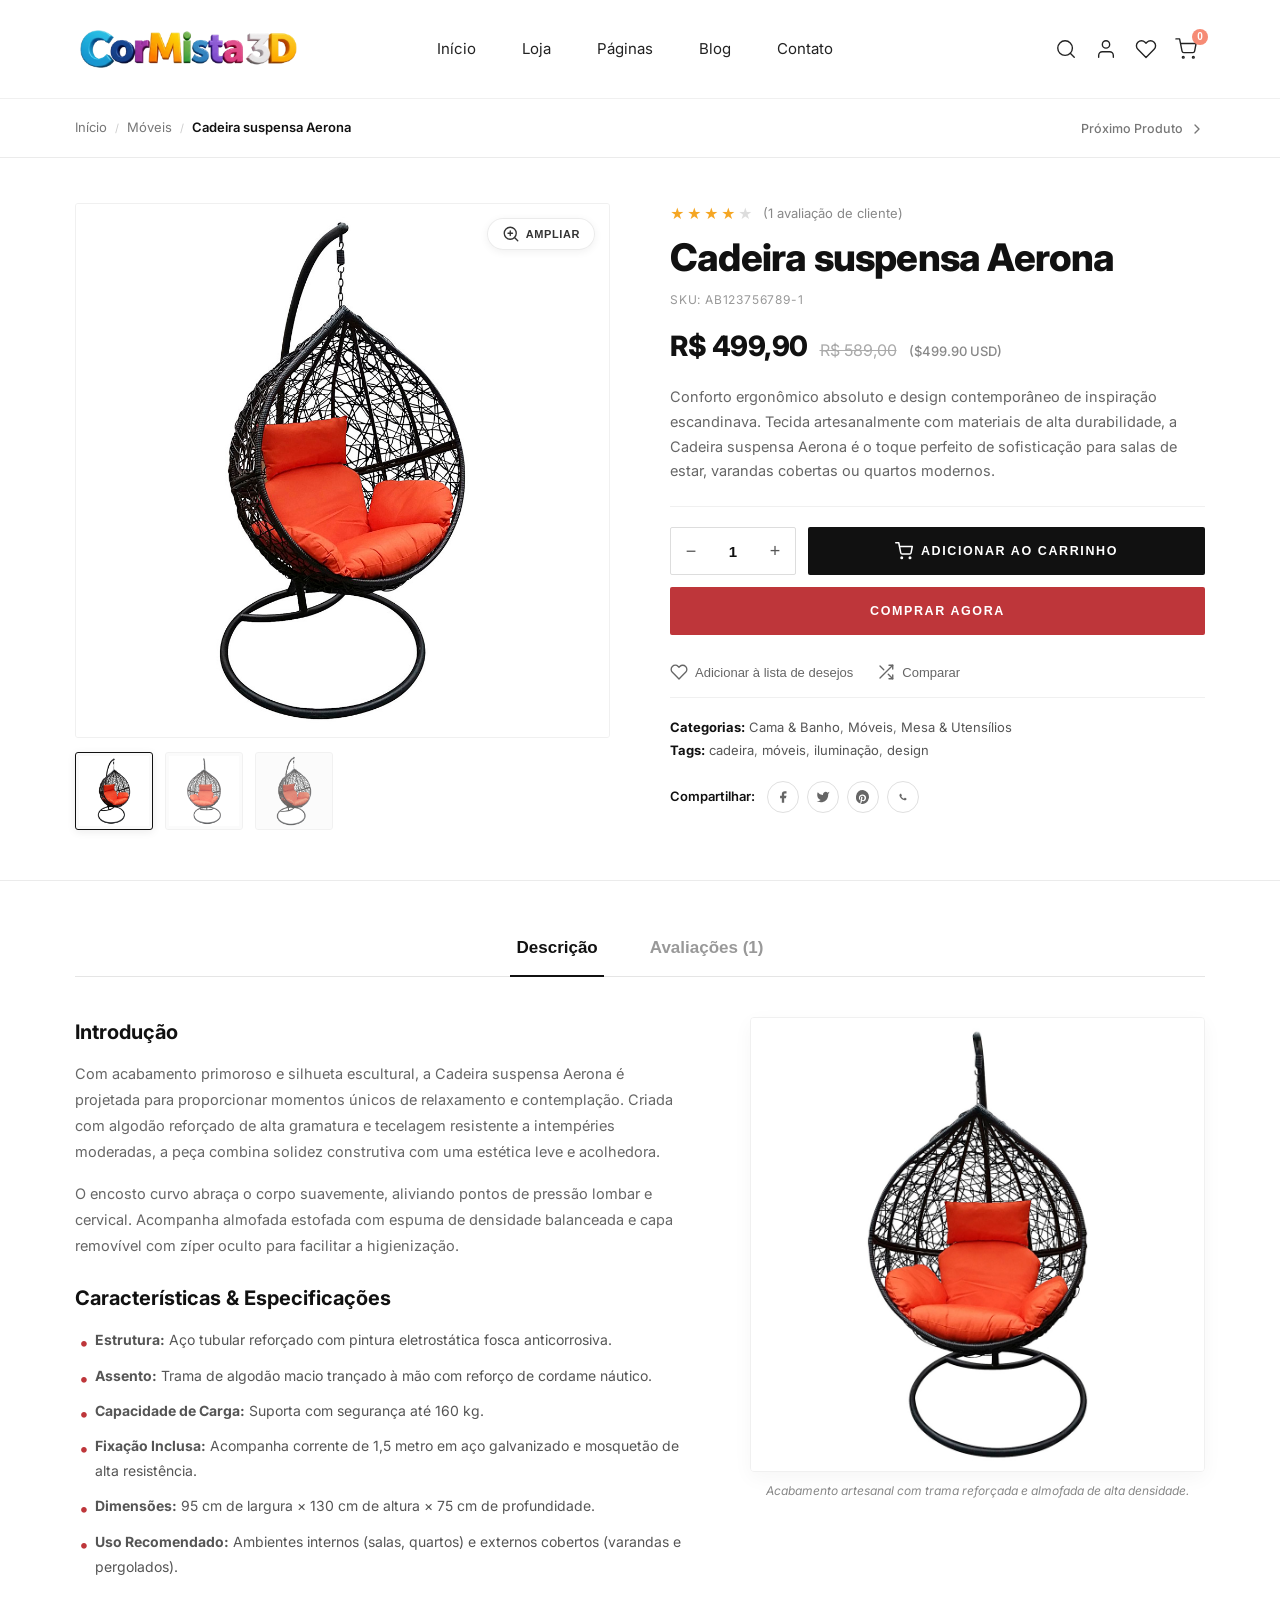
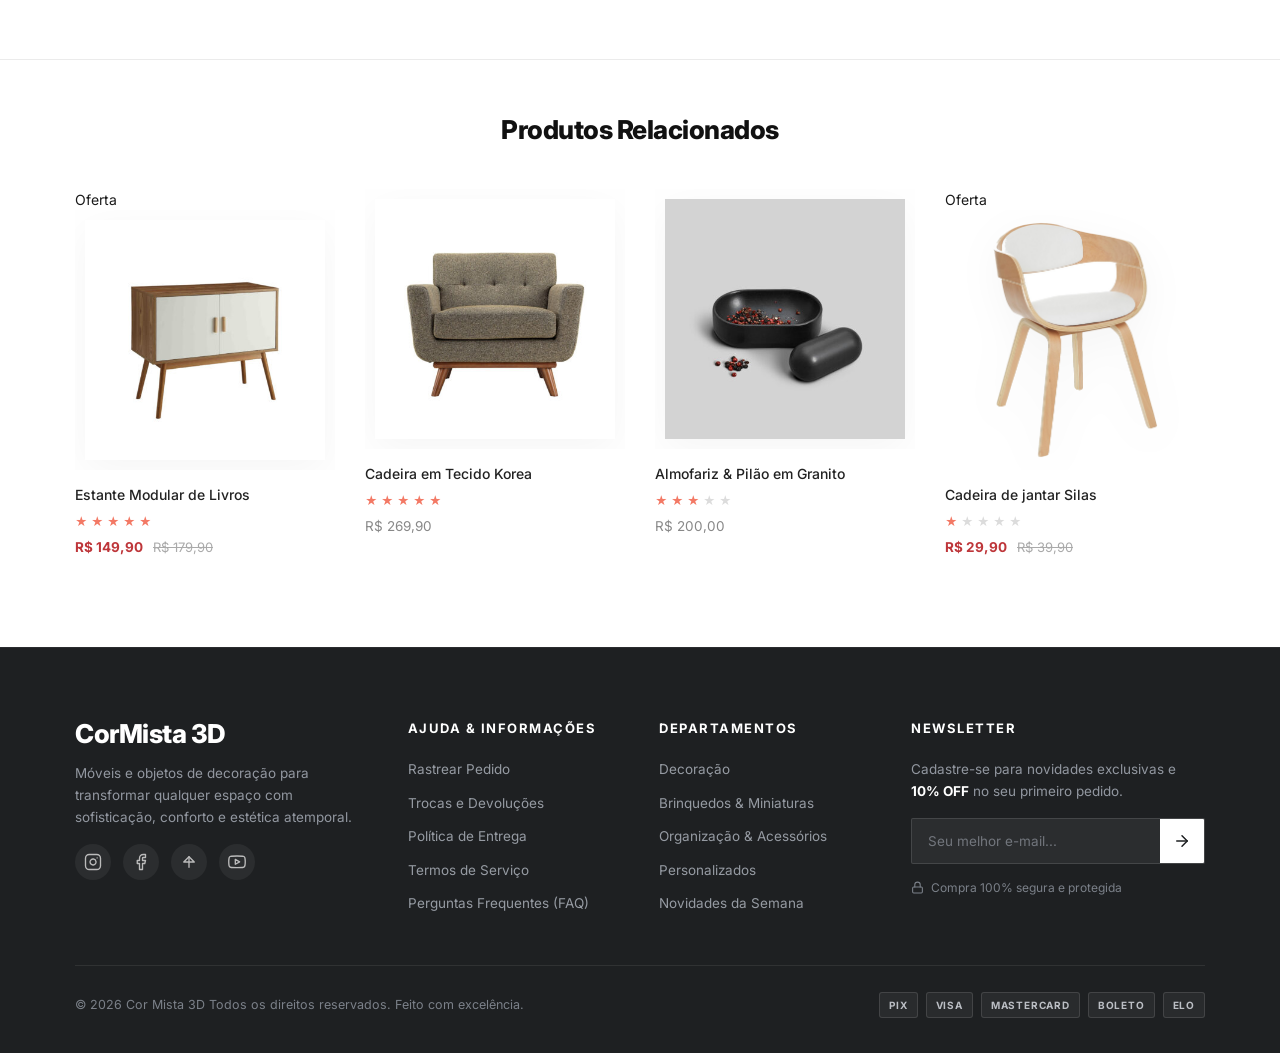
==== commit bd686997: "feat: add Supro 2 shop page replica with catalog, filters, quick view and view modes" ====
--- a/product.html
+++ b/product.html
@@ -8,7 +8,7 @@
   <link rel="preconnect" href="https://fonts.googleapis.com" />
   <link rel="preconnect" href="https://fonts.gstatic.com" crossorigin />
   <link href="https://fonts.googleapis.com/css2?family=Inter:wght@300;400;500;600;700;800;900&display=swap" rel="stylesheet" />
-  <link rel="stylesheet" href="style.css?v=14" />
+  <link rel="stylesheet" href="style.css?v=15" />
 </head>
 <body class="product-page">
 
@@ -27,13 +27,13 @@
         <a href="index.html" class="nav-link">Início</a>
       </div>
       <div class="nav-item has-dropdown">
-        <a href="index.html#products" class="nav-link nav-link--active">Loja</a>
+        <a href="shop.html" class="nav-link">Loja</a>
         <ul class="dropdown-menu">
-          <li><a href="index.html#products" class="dropdown-link" data-filter="all">Todos os Produtos</a></li>
-          <li><a href="index.html#products" class="dropdown-link" data-filter="furniture">Móveis</a></li>
-          <li><a href="index.html#products" class="dropdown-link" data-filter="bed">Cama &amp; Banho</a></li>
-          <li><a href="index.html#products" class="dropdown-link" data-filter="lighting">Iluminação</a></li>
-          <li><a href="index.html#products" class="dropdown-link" data-filter="tableware">Mesa &amp; Utensílios</a></li>
+          <li><a href="shop.html" class="dropdown-link">Todos os Produtos</a></li>
+          <li><a href="shop.html?category=furniture" class="dropdown-link">Móveis</a></li>
+          <li><a href="shop.html?category=decor" class="dropdown-link">Decoração</a></li>
+          <li><a href="shop.html?category=tableware" class="dropdown-link">Organização &amp; Acessórios</a></li>
+          <li><a href="shop.html?category=lighting" class="dropdown-link">Utilidades</a></li>
         </ul>
       </div>
       <div class="nav-item has-dropdown">
--- a/style.css
+++ b/style.css
@@ -2541,3 +2541,860 @@
   opacity: 1;
 }
 
+/* =========================================
+   PÁGINA LOJA (SHOP - SUPRO 2 LAYOUT)
+   ========================================= */
+.shop-page {
+  background-color: #ffffff;
+}
+
+.shop-main-container {
+  max-width: 1320px;
+  margin: 0 auto;
+  padding: 35px 24px 80px;
+}
+
+/* Page Header & Breadcrumbs */
+.page-header-catalog {
+  margin-bottom: 35px;
+  border-bottom: 1px solid #f0f0f0;
+  padding-bottom: 25px;
+}
+
+.page-header-wrapper {
+  display: flex;
+  justify-content: space-between;
+  align-items: flex-end;
+  gap: 20px;
+  flex-wrap: wrap;
+}
+
+.page-header-title h1 {
+  font-size: 42px;
+  font-weight: 700;
+  color: #111111;
+  letter-spacing: -0.6px;
+  margin: 0 0 6px 0;
+  line-height: 1.15;
+}
+
+.breadcrumbs {
+  display: flex;
+  align-items: center;
+  gap: 10px;
+  font-size: 13px;
+  color: #888888;
+}
+
+.breadcrumbs a {
+  color: #888888;
+  text-decoration: none;
+  transition: color 0.2s;
+}
+
+.breadcrumbs a:hover {
+  color: #111111;
+}
+
+.breadcrumbs .circle {
+  width: 4px;
+  height: 4px;
+  border-radius: 50%;
+  background: #cccccc;
+  display: inline-block;
+}
+
+.breadcrumbs .current {
+  color: #111111;
+  font-weight: 500;
+}
+
+/* Shop Toolbar */
+.shop-toolbar {
+  display: flex;
+  align-items: center;
+  justify-content: flex-end;
+  gap: 24px;
+}
+
+.shop-toolbar .product-found {
+  font-size: 14px;
+  color: #888888;
+  white-space: nowrap;
+}
+
+.shop-toolbar .product-found span {
+  font-weight: 700;
+  color: #111111;
+}
+
+/* Ordering Dropdown */
+.supro-sort-dropdown {
+  position: relative;
+}
+
+.sort-dropdown-btn {
+  display: inline-flex;
+  align-items: center;
+  gap: 8px;
+  background: #ffffff;
+  border: 1px solid #e2e2e2;
+  border-radius: 4px;
+  padding: 8px 14px;
+  font-size: 13.5px;
+  color: #333333;
+  cursor: pointer;
+  transition: border-color 0.2s, box-shadow 0.2s;
+}
+
+.sort-dropdown-btn:hover {
+  border-color: #111111;
+}
+
+.sort-dropdown-btn strong {
+  color: #111111;
+  font-weight: 600;
+}
+
+.sort-dropdown-menu {
+  position: absolute;
+  right: 0;
+  top: calc(100% + 6px);
+  background: #ffffff;
+  min-width: 210px;
+  box-shadow: 0 8px 24px rgba(0, 0, 0, 0.1);
+  border-radius: 4px;
+  border: 1px solid #f0f0f0;
+  list-style: none;
+  padding: 6px 0;
+  margin: 0;
+  z-index: 100;
+  display: none;
+}
+
+.sort-dropdown-menu.open {
+  display: block;
+  animation: fadeInDown 0.18s ease forwards;
+}
+
+@keyframes fadeInDown {
+  from { opacity: 0; transform: translateY(-6px); }
+  to { opacity: 1; transform: translateY(0); }
+}
+
+.sort-dropdown-menu li a {
+  display: block;
+  padding: 8px 16px;
+  font-size: 13px;
+  color: #555555;
+  text-decoration: none;
+  transition: background 0.15s, color 0.15s;
+}
+
+.sort-dropdown-menu li a:hover,
+.sort-dropdown-menu li a.active {
+  background: #f7f7f7;
+  color: #111111;
+  font-weight: 600;
+}
+
+/* Shop View Switcher */
+.shop-view {
+  display: flex;
+  align-items: center;
+  gap: 6px;
+}
+
+.view-btn {
+  width: 36px;
+  height: 36px;
+  display: flex;
+  align-items: center;
+  justify-content: center;
+  border: 1px solid #e2e2e2;
+  border-radius: 4px;
+  background: #ffffff;
+  color: #999999;
+  cursor: pointer;
+  transition: all 0.2s;
+}
+
+.view-btn:hover {
+  color: #111111;
+  border-color: #111111;
+}
+
+.view-btn.current {
+  background: #111111;
+  color: #ffffff;
+  border-color: #111111;
+}
+
+/* Quick Category Tabs */
+.shop-category-tabs {
+  display: flex;
+  align-items: center;
+  gap: 8px;
+  flex-wrap: wrap;
+  margin-bottom: 30px;
+}
+
+.shop-cat-btn {
+  background: #f5f5f5;
+  color: #666666;
+  border: 1px solid transparent;
+  border-radius: 20px;
+  padding: 7px 18px;
+  font-size: 13px;
+  font-weight: 500;
+  cursor: pointer;
+  transition: all 0.2s;
+}
+
+.shop-cat-btn:hover {
+  background: #e8e8e8;
+  color: #111111;
+}
+
+.shop-cat-btn.active {
+  background: #111111;
+  color: #ffffff;
+  border-color: #111111;
+}
+
+/* Products Grid (columns-4) */
+.supro-products-container {
+  position: relative;
+  min-height: 400px;
+}
+
+.products-grid {
+  display: grid;
+  grid-template-columns: repeat(4, 1fr);
+  gap: 30px 24px;
+  list-style: none;
+  padding: 0;
+  margin: 0;
+}
+
+/* Product Card */
+.supro-product-card {
+  position: relative;
+  background: #ffffff;
+  display: flex;
+  flex-direction: column;
+}
+
+.supro-product-card .un-product-thumbnail {
+  position: relative;
+  border-radius: 4px;
+  overflow: hidden;
+  background: #f7f7f7;
+  aspect-ratio: 1 / 1;
+  display: flex;
+  align-items: center;
+  justify-content: center;
+}
+
+.supro-product-card .un-product-thumbnail > a {
+  display: block;
+  width: 100%;
+  height: 100%;
+}
+
+.supro-product-card .un-product-thumbnail img {
+  width: 100%;
+  height: 100%;
+  object-fit: cover;
+  display: block;
+  transition: transform 0.4s ease;
+}
+
+.supro-product-card:hover .un-product-thumbnail img {
+  transform: scale(1.05);
+}
+
+/* Ribbons / Badges */
+.supro-product-card .ribbons {
+  position: absolute;
+  top: 12px;
+  left: 12px;
+  z-index: 5;
+  display: flex;
+  flex-direction: column;
+  gap: 4px;
+}
+
+.supro-product-card .ribbon {
+  font-size: 10.5px;
+  font-weight: 700;
+  letter-spacing: 0.5px;
+  text-transform: uppercase;
+  padding: 3px 8px;
+  border-radius: 2px;
+  color: #ffffff;
+  display: inline-block;
+  line-height: 1.2;
+}
+
+.supro-product-card .ribbon.onsale {
+  background-color: #f68872;
+}
+
+.supro-product-card .ribbon.featured,
+.supro-product-card .ribbon.hot {
+  background-color: #86c178;
+}
+
+/* Actions Buttons on Thumbnail */
+.supro-product-card .actions-button {
+  position: absolute;
+  top: 12px;
+  right: 12px;
+  z-index: 5;
+  display: flex;
+  flex-direction: column;
+  gap: 8px;
+  opacity: 0;
+  transform: translateX(10px);
+  transition: all 0.25s ease;
+}
+
+.supro-product-card:hover .actions-button {
+  opacity: 1;
+  transform: translateX(0);
+}
+
+.supro-product-card .action-icon-btn {
+  width: 34px;
+  height: 34px;
+  border-radius: 50%;
+  background: #ffffff;
+  color: #444444;
+  border: none;
+  display: flex;
+  align-items: center;
+  justify-content: center;
+  box-shadow: 0 4px 10px rgba(0, 0, 0, 0.1);
+  cursor: pointer;
+  transition: background 0.2s, color 0.2s, transform 0.2s;
+}
+
+.supro-product-card .action-icon-btn:hover {
+  background: #111111;
+  color: #ffffff;
+  transform: scale(1.08);
+}
+
+.supro-product-card .action-icon-btn.active {
+  color: #e53935;
+}
+
+/* Overlay Add To Cart Button (Desktop Grid) */
+.supro-product-card .product-add-overlay {
+  position: absolute;
+  bottom: 0;
+  left: 0;
+  right: 0;
+  background: rgba(17, 17, 17, 0.94);
+  color: #ffffff;
+  padding: 12px 16px;
+  font-size: 11.5px;
+  font-weight: 700;
+  letter-spacing: 0.8px;
+  text-transform: uppercase;
+  text-align: center;
+  border: none;
+  cursor: pointer;
+  opacity: 0;
+  transform: translateY(100%);
+  transition: all 0.25s ease;
+  z-index: 6;
+}
+
+.supro-product-card:hover .product-add-overlay {
+  opacity: 1;
+  transform: translateY(0);
+}
+
+.supro-product-card .product-add-overlay:hover {
+  background: #000000;
+}
+
+/* Product Details */
+.supro-product-card .un-product-details {
+  padding: 14px 2px 6px;
+}
+
+.supro-product-card .product-category-tag {
+  font-size: 11px;
+  text-transform: uppercase;
+  letter-spacing: 0.6px;
+  color: #999999;
+  margin-bottom: 4px;
+}
+
+.supro-product-card .product-card-title {
+  font-size: 14.5px;
+  font-weight: 500;
+  margin: 0 0 6px;
+  line-height: 1.35;
+}
+
+.supro-product-card .product-card-title a {
+  color: #222222;
+  text-decoration: none;
+  transition: color 0.2s;
+}
+
+.supro-product-card .product-card-title a:hover {
+  color: #777777;
+}
+
+.supro-product-card .star-rating {
+  display: flex;
+  align-items: center;
+  gap: 2px;
+  margin-bottom: 6px;
+}
+
+.supro-product-card .star-rating svg {
+  width: 12px;
+  height: 12px;
+}
+
+.supro-product-card .price {
+  font-size: 14.5px;
+  font-weight: 600;
+  color: #111111;
+}
+
+.supro-product-card .price del {
+  color: #aaaaaa;
+  font-weight: 400;
+  margin-right: 6px;
+  font-size: 13px;
+}
+
+.supro-product-card .price ins {
+  color: #e53935;
+  text-decoration: none;
+}
+
+.supro-product-card .product-list-desc {
+  display: none;
+}
+
+.supro-product-card .product-list-actions {
+  display: none;
+}
+
+/* =========================================
+   LIST VIEW MODE (shop-view-list)
+   ========================================= */
+.products-grid.shop-view-list {
+  display: flex;
+  flex-direction: column;
+  gap: 30px;
+}
+
+.products-grid.shop-view-list .supro-product-card {
+  flex-direction: row;
+  align-items: center;
+  gap: 32px;
+  border-bottom: 1px solid #f0f0f0;
+  padding-bottom: 28px;
+}
+
+.products-grid.shop-view-list .un-product-thumbnail {
+  width: 280px;
+  min-width: 280px;
+  height: 280px;
+  aspect-ratio: unset;
+}
+
+.products-grid.shop-view-list .un-product-details {
+  flex: 1;
+  padding: 0;
+}
+
+.products-grid.shop-view-list .product-card-title {
+  font-size: 20px;
+  margin-bottom: 8px;
+}
+
+.products-grid.shop-view-list .price {
+  font-size: 18px;
+  margin-bottom: 14px;
+}
+
+.products-grid.shop-view-list .product-list-desc {
+  display: block;
+  font-size: 13.5px;
+  color: #666666;
+  line-height: 1.6;
+  margin: 0 0 20px;
+  max-width: 680px;
+}
+
+.products-grid.shop-view-list .product-list-actions {
+  display: flex;
+  align-items: center;
+  gap: 12px;
+}
+
+.products-grid.shop-view-list .list-add-btn {
+  background: #111111;
+  color: #ffffff;
+  border: none;
+  border-radius: 4px;
+  padding: 11px 24px;
+  font-size: 12.5px;
+  font-weight: 700;
+  text-transform: uppercase;
+  letter-spacing: 0.6px;
+  cursor: pointer;
+  transition: background 0.2s;
+}
+
+.products-grid.shop-view-list .list-add-btn:hover {
+  background: #333333;
+}
+
+.products-grid.shop-view-list .list-icon-btn {
+  width: 42px;
+  height: 42px;
+  border-radius: 4px;
+  border: 1px solid #e2e2e2;
+  background: #ffffff;
+  color: #555555;
+  display: flex;
+  align-items: center;
+  justify-content: center;
+  cursor: pointer;
+  transition: all 0.2s;
+}
+
+.products-grid.shop-view-list .list-icon-btn:hover {
+  border-color: #111111;
+  color: #111111;
+}
+
+.products-grid.shop-view-list .product-add-overlay {
+  display: none !important;
+}
+
+/* =========================================
+   PAGINAÇÃO & DISCOVER MORE
+   ========================================= */
+.supro-pagination {
+  display: flex;
+  flex-direction: column;
+  align-items: center;
+  justify-content: center;
+  margin-top: 55px;
+  gap: 20px;
+}
+
+.btn-discover-more {
+  display: inline-flex;
+  align-items: center;
+  gap: 10px;
+  background: transparent;
+  border: 2px solid #111111;
+  color: #111111;
+  border-radius: 30px;
+  padding: 13px 36px;
+  font-size: 12.5px;
+  font-weight: 700;
+  letter-spacing: 1.2px;
+  text-transform: uppercase;
+  cursor: pointer;
+  transition: all 0.25s ease;
+}
+
+.btn-discover-more:hover {
+  background: #111111;
+  color: #ffffff;
+}
+
+.btn-discover-more.loading {
+  opacity: 0.7;
+  pointer-events: none;
+}
+
+.btn-discover-more .spinner-icon {
+  width: 14px;
+  height: 14px;
+  border: 2px solid currentColor;
+  border-top-color: transparent;
+  border-radius: 50%;
+  display: none;
+  animation: suproSpin 0.7s linear infinite;
+}
+
+.btn-discover-more.loading .spinner-icon {
+  display: inline-block;
+}
+
+@keyframes suproSpin {
+  to { transform: rotate(360deg); }
+}
+
+.page-numbers-list {
+  display: flex;
+  align-items: center;
+  gap: 8px;
+  list-style: none;
+  padding: 0;
+  margin: 0;
+}
+
+.page-numbers-list .page-num {
+  width: 36px;
+  height: 36px;
+  display: flex;
+  align-items: center;
+  justify-content: center;
+  border-radius: 4px;
+  font-size: 14px;
+  font-weight: 500;
+  color: #666666;
+  text-decoration: none;
+  border: 1px solid transparent;
+  cursor: pointer;
+  transition: all 0.18s;
+}
+
+.page-numbers-list .page-num:hover {
+  color: #111111;
+  border-color: #dddddd;
+}
+
+.page-numbers-list .page-num.active {
+  background: #111111;
+  color: #ffffff;
+  border-color: #111111;
+}
+
+/* =========================================
+   QUICK VIEW MODAL
+   ========================================= */
+.quick-view-modal {
+  position: fixed;
+  inset: 0;
+  z-index: 9999;
+  display: flex;
+  align-items: center;
+  justify-content: center;
+  opacity: 0;
+  visibility: hidden;
+  transition: opacity 0.3s ease, visibility 0.3s ease;
+}
+
+.quick-view-modal.active {
+  opacity: 1;
+  visibility: visible;
+}
+
+.quick-view-overlay {
+  position: absolute;
+  inset: 0;
+  background: rgba(0, 0, 0, 0.6);
+  backdrop-filter: blur(4px);
+}
+
+.quick-view-dialog {
+  position: relative;
+  background: #ffffff;
+  width: 90%;
+  max-width: 860px;
+  max-height: 90vh;
+  border-radius: 8px;
+  overflow-y: auto;
+  box-shadow: 0 20px 50px rgba(0, 0, 0, 0.25);
+  z-index: 10;
+  display: grid;
+  grid-template-columns: 1fr 1fr;
+  animation: qvScale 0.25s ease forwards;
+}
+
+@keyframes qvScale {
+  from { opacity: 0; transform: scale(0.95); }
+  to { opacity: 1; transform: scale(1); }
+}
+
+.quick-view-close {
+  position: absolute;
+  top: 14px;
+  right: 14px;
+  width: 32px;
+  height: 32px;
+  border-radius: 50%;
+  background: #f0f0f0;
+  border: none;
+  font-size: 18px;
+  cursor: pointer;
+  display: flex;
+  align-items: center;
+  justify-content: center;
+  z-index: 20;
+  transition: background 0.2s;
+}
+
+.quick-view-close:hover {
+  background: #111111;
+  color: #ffffff;
+}
+
+.quick-view-media {
+  background: #f7f7f7;
+  display: flex;
+  align-items: center;
+  justify-content: center;
+  padding: 20px;
+}
+
+.quick-view-media img {
+  width: 100%;
+  max-height: 420px;
+  object-fit: contain;
+}
+
+.quick-view-content {
+  padding: 36px 32px;
+  display: flex;
+  flex-direction: column;
+  justify-content: center;
+}
+
+.quick-view-title {
+  font-size: 22px;
+  font-weight: 600;
+  color: #111111;
+  margin: 0 0 10px;
+}
+
+.quick-view-price {
+  font-size: 20px;
+  font-weight: 700;
+  color: #111111;
+  margin: 8px 0 14px;
+}
+
+.quick-view-price del {
+  color: #aaaaaa;
+  font-size: 16px;
+  margin-right: 8px;
+  font-weight: 400;
+}
+
+.quick-view-desc {
+  font-size: 14px;
+  color: #666666;
+  line-height: 1.6;
+  margin: 0 0 24px;
+}
+
+.quick-view-actions {
+  display: flex;
+  align-items: center;
+  gap: 14px;
+}
+
+.quick-view-qty {
+  display: flex;
+  align-items: center;
+  border: 1px solid #e0e0e0;
+  border-radius: 4px;
+}
+
+.quick-view-qty button {
+  width: 36px;
+  height: 42px;
+  background: none;
+  border: none;
+  cursor: pointer;
+  font-size: 16px;
+}
+
+.quick-view-qty input {
+  width: 44px;
+  height: 42px;
+  border: none;
+  text-align: center;
+  font-size: 14px;
+  font-weight: 600;
+}
+
+.quick-view-add-btn {
+  flex: 1;
+  background: #111111;
+  color: #ffffff;
+  border: none;
+  border-radius: 4px;
+  height: 44px;
+  padding: 0 20px;
+  font-size: 12.5px;
+  font-weight: 700;
+  letter-spacing: 0.8px;
+  text-transform: uppercase;
+  cursor: pointer;
+  transition: background 0.2s;
+}
+
+.quick-view-add-btn:hover {
+  background: #333333;
+}
+
+/* Responsive adjustments for Shop */
+@media (max-width: 1024px) {
+  .products-grid {
+    grid-template-columns: repeat(3, 1fr);
+  }
+  .page-header-title h1 {
+    font-size: 34px;
+  }
+}
+
+@media (max-width: 768px) {
+  .page-header-wrapper {
+    flex-direction: column;
+    align-items: flex-start;
+  }
+  .shop-toolbar {
+    width: 100%;
+    justify-content: space-between;
+  }
+  .products-grid {
+    grid-template-columns: repeat(2, 1fr);
+    gap: 16px 12px;
+  }
+  .products-grid.shop-view-list .supro-product-card {
+    flex-direction: column;
+    align-items: flex-start;
+  }
+  .products-grid.shop-view-list .un-product-thumbnail {
+    width: 100%;
+    height: auto;
+    aspect-ratio: 1 / 1;
+  }
+  .quick-view-dialog {
+    grid-template-columns: 1fr;
+  }
+}
+
+@media (max-width: 480px) {
+  .shop-main-container {
+    padding: 20px 14px 60px;
+  }
+  .page-header-title h1 {
+    font-size: 28px;
+  }
+  .sort-dropdown-btn {
+    padding: 7px 10px;
+    font-size: 12px;
+  }
+}
+
+
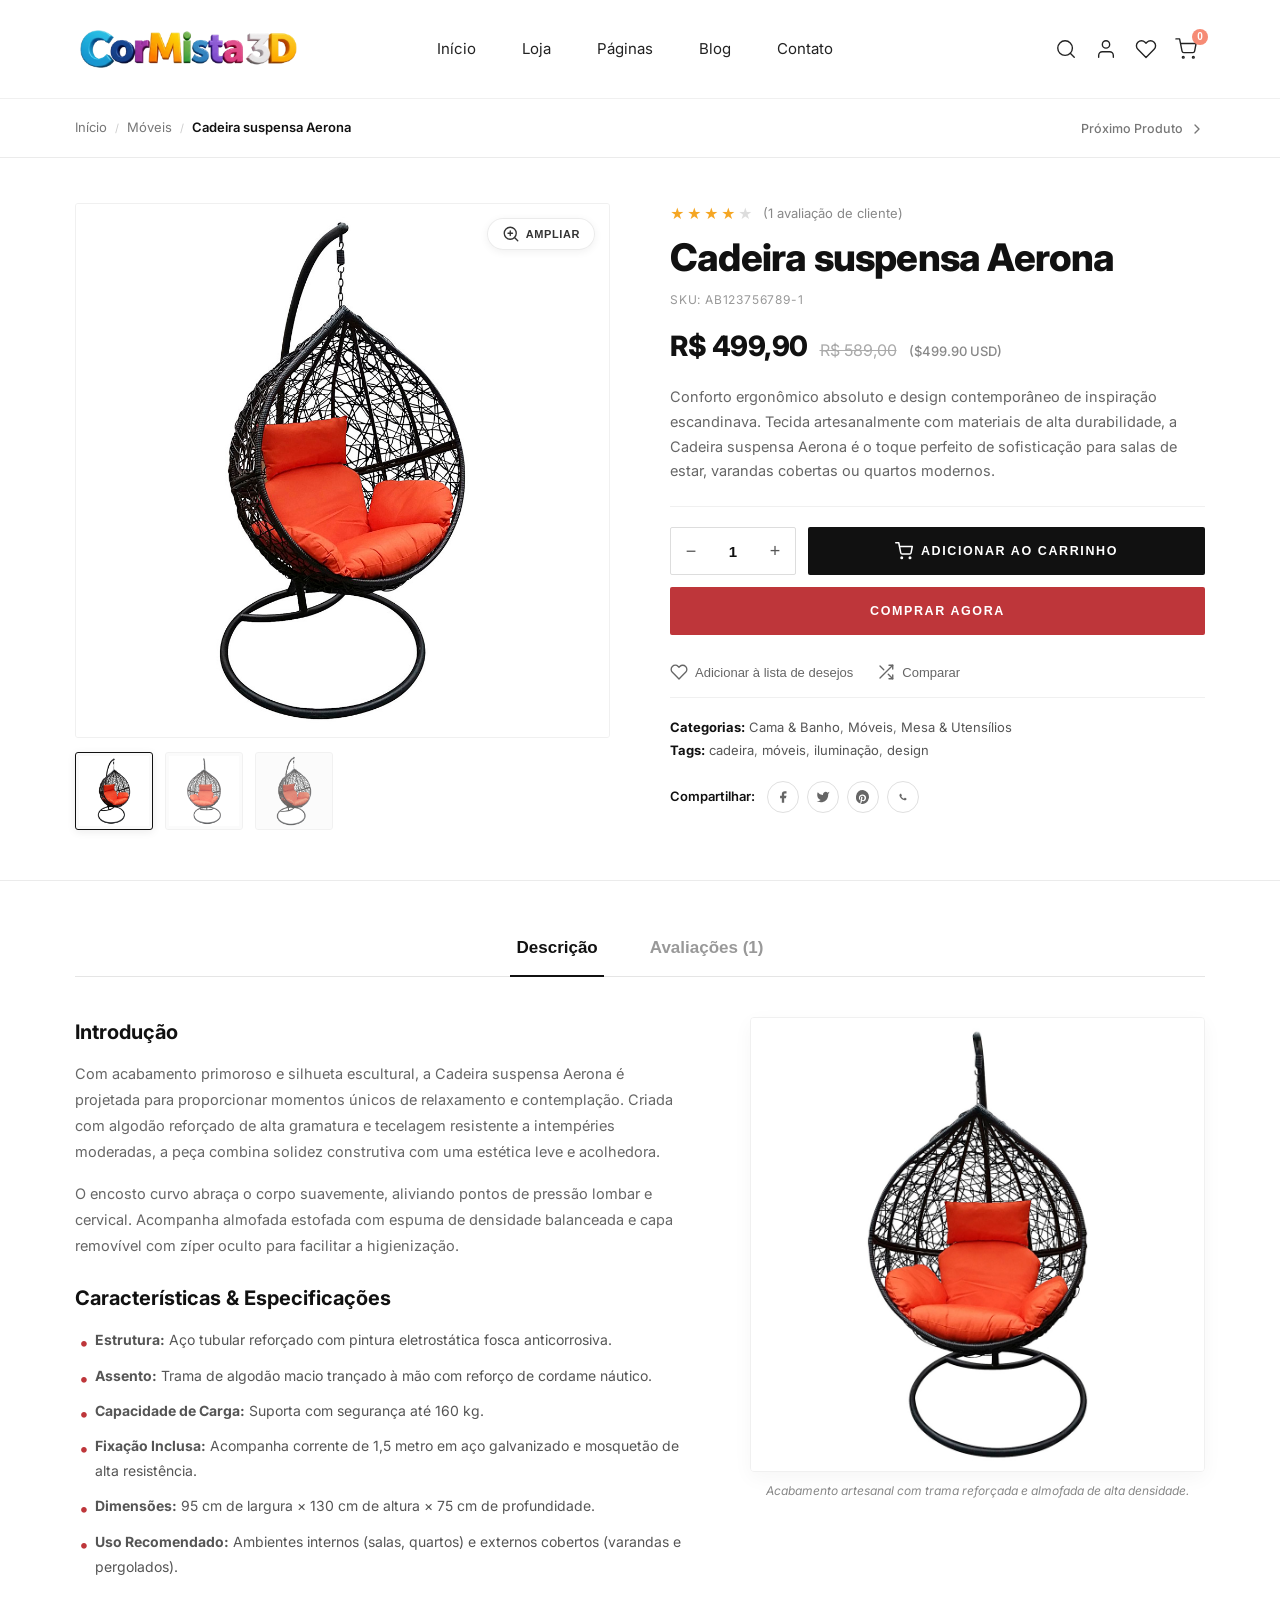
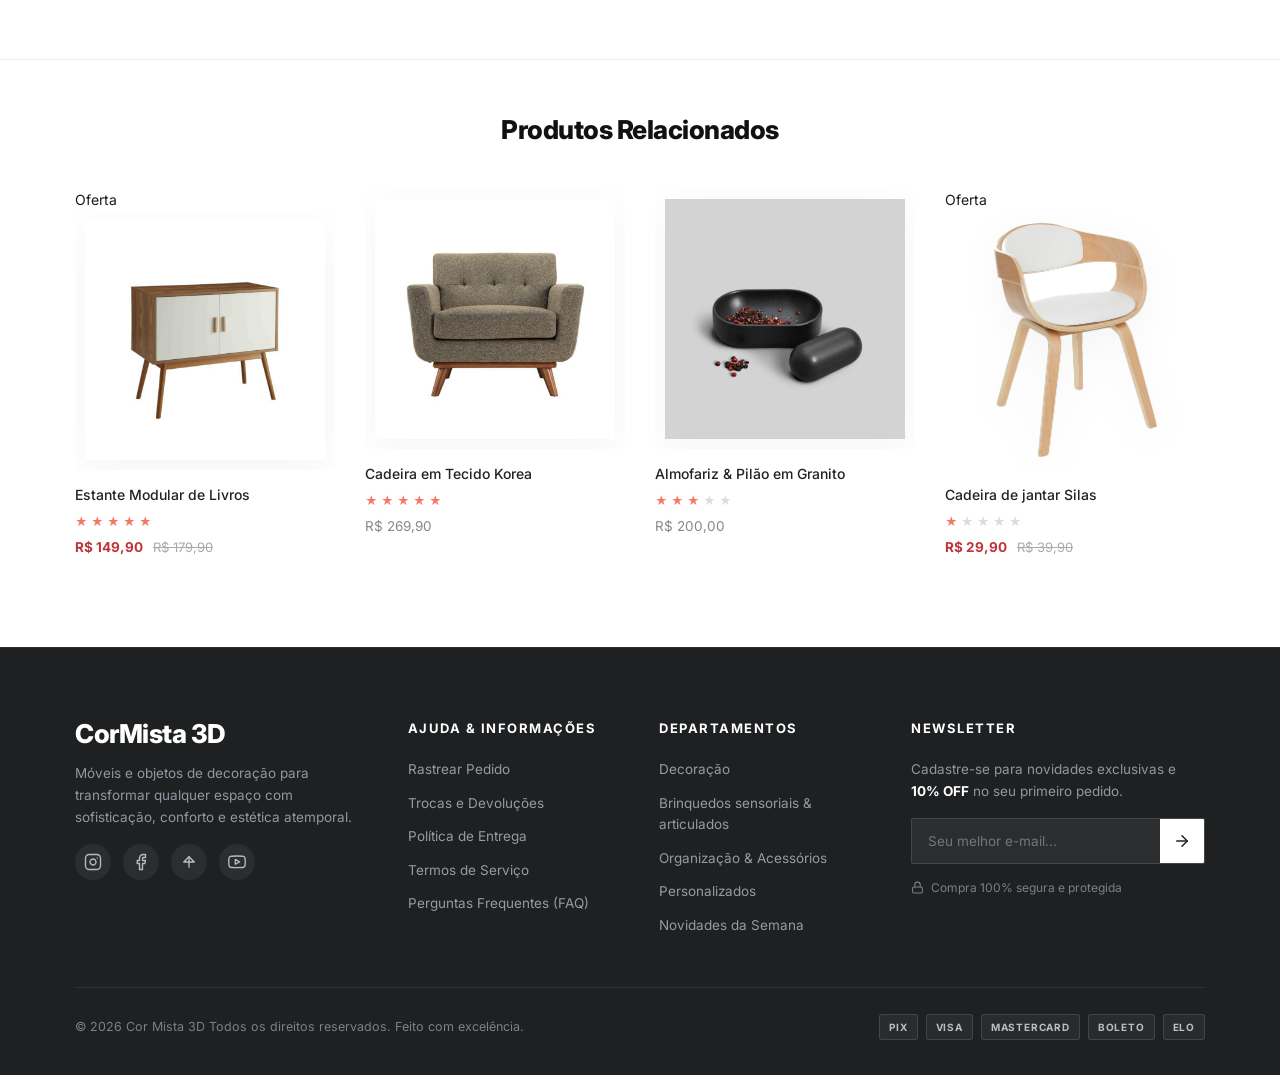
==== commit 2c21823b: "refactor: update category name from Brinquedos & Miniaturas to Brinquedos sensoriais & articulados" ====
--- a/product.html
+++ b/product.html
@@ -575,7 +575,7 @@
           <h4 class="footer__title">Departamentos</h4>
           <ul class="footer__links">
             <li><a href="index.html#cat-decoracao" class="footer__link">Decoração</a></li>
-            <li><a href="index.html#cat-brinquedos" class="footer__link">Brinquedos &amp; Miniaturas</a></li>
+            <li><a href="index.html#cat-brinquedos" class="footer__link">Brinquedos sensoriais &amp; articulados</a></li>
             <li><a href="index.html#cat-organizacao" class="footer__link">Organização &amp; Acessórios</a></li>
             <li><a href="index.html#cat-personalizados" class="footer__link">Personalizados</a></li>
             <li><a href="index.html#products" class="footer__link">Novidades da Semana</a></li>
